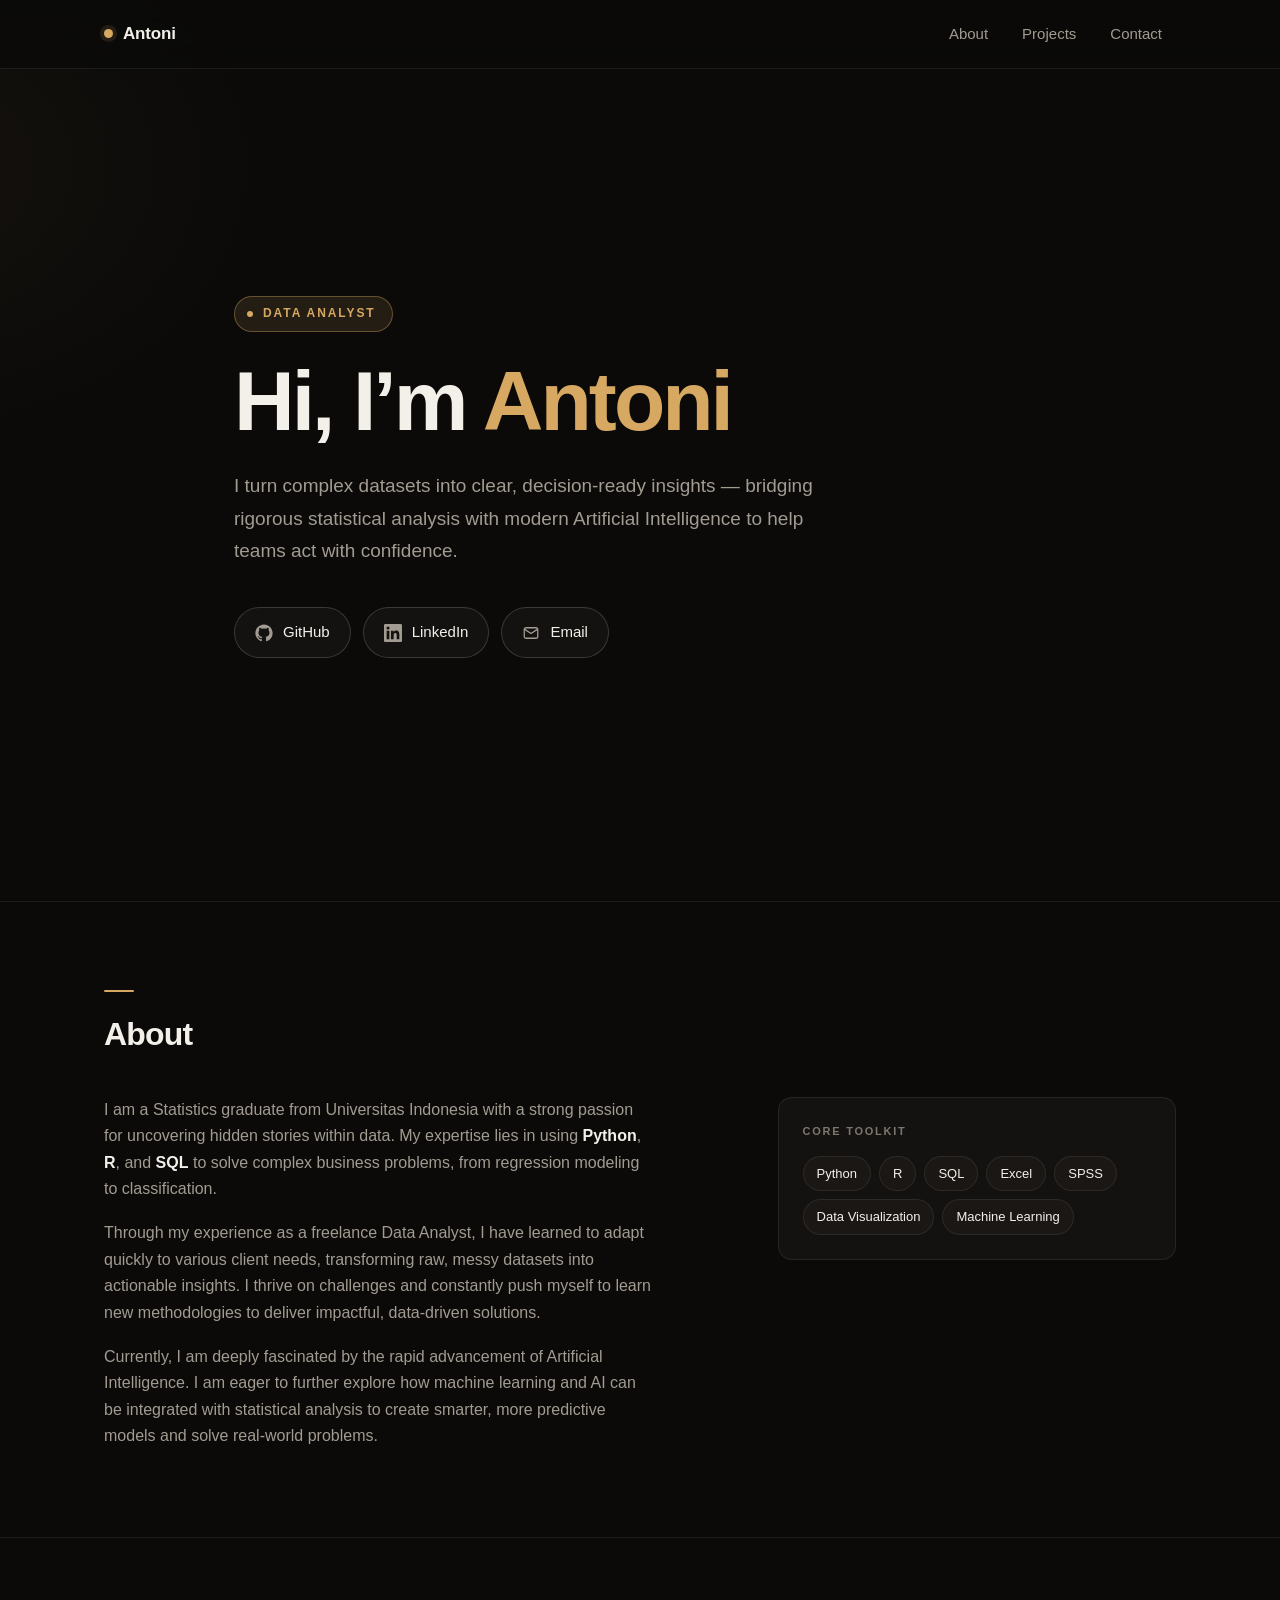
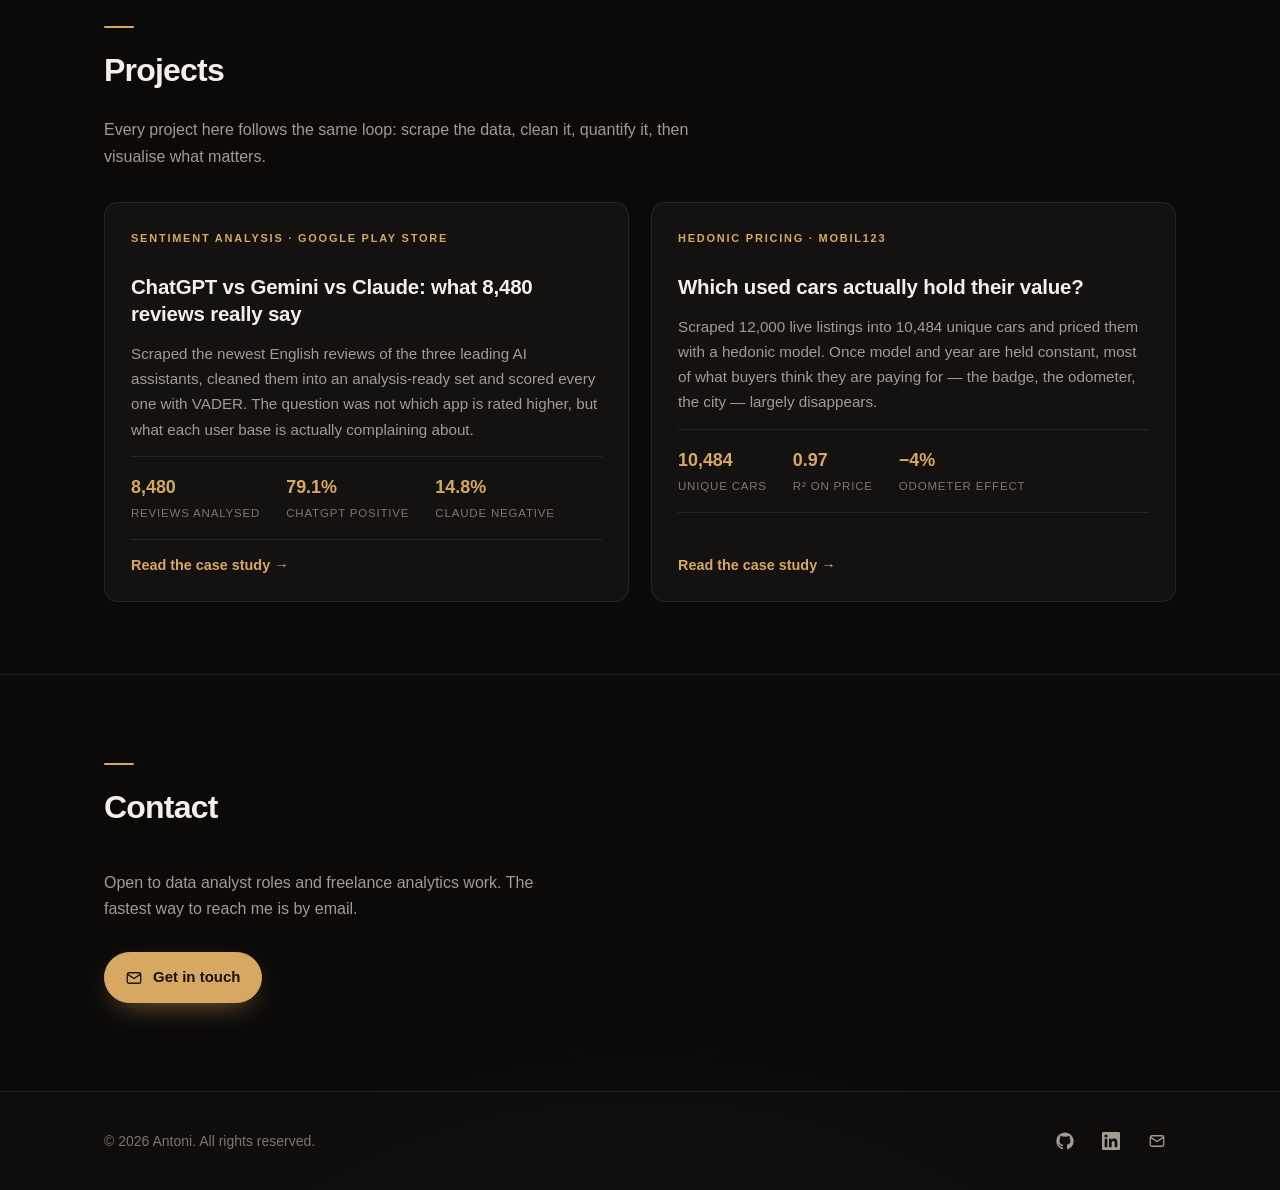
==== index.html @ 813b1afd "Split portfolio into per-project folders; add used-car pricing project Move project 1 (code, data, f" ====
﻿<!DOCTYPE html>
<html lang="en">
<head>
  <meta charset="UTF-8" />
  <meta name="viewport" content="width=device-width, initial-scale=1" />
  <meta name="description" content="Antoni â€” Data Analyst turning raw data into clear, decision-ready insight. Portfolio, selected projects, and contact." />
  <meta name="theme-color" content="#0b0a09" />
  <meta name="author" content="Antoni" />

  <!-- Open Graph / social preview -->
  <meta property="og:type" content="website" />
  <meta property="og:title" content="Antoni â€” Data Analyst" />
  <meta property="og:description" content="Turning raw data into clear, decision-ready insight." />

  <title>Antoni â€” Data Analyst</title>
  <link rel="stylesheet" href="style.css" />
</head>

<body>
  <a class="skip-link" href="#main">Skip to content</a>

  <!-- ===================== NAVBAR ===================== -->
  <header class="site-header">
    <nav class="nav container" aria-label="Primary">
      <a class="brand" href="#top">
        <span class="brand-mark" aria-hidden="true"></span>
        <span class="brand-name">Antoni</span>
      </a>

      <ul class="nav-links">
        <li><a href="#about">About</a></li>
        <li><a href="#projects">Projects</a></li>
        <li><a href="#contact">Contact</a></li>
      </ul>
    </nav>
  </header>

  <main id="main">
    <!-- ===================== HERO ===================== -->
    <section class="hero" id="top">
      <div class="container hero-inner">
        <p class="eyebrow">
          <span class="eyebrow-dot" aria-hidden="true"></span>
          Data Analyst
        </p>

        <h1 class="hero-title">
          Hi, I&rsquo;m <span class="accent">Antoni</span>
        </h1>

        <p class="hero-lead">
          I turn complex datasets into clear, decision-ready insights &mdash; bridging
          rigorous statistical analysis with modern Artificial Intelligence to help teams
          act with confidence.
        </p>

        <div class="hero-actions">
          <a class="btn" href="https://github.com/antoni-ho" target="_blank" rel="noopener noreferrer">
            <svg class="icon" viewBox="0 0 24 24" aria-hidden="true" focusable="false">
              <path fill="currentColor" d="M12 .5C5.73.5.5 5.73.5 12c0 5.08 3.29 9.39 7.86 10.91.58.11.79-.25.79-.56 0-.28-.01-1.02-.02-2-3.2.7-3.88-1.54-3.88-1.54-.52-1.33-1.28-1.68-1.28-1.68-1.04-.71.08-.7.08-.7 1.15.08 1.76 1.18 1.76 1.18 1.02 1.75 2.68 1.24 3.33.95.1-.74.4-1.24.72-1.53-2.55-.29-5.23-1.28-5.23-5.7 0-1.26.45-2.29 1.18-3.1-.12-.29-.51-1.46.11-3.04 0 0 .96-.31 3.15 1.18a10.9 10.9 0 0 1 5.74 0c2.19-1.49 3.15-1.18 3.15-1.18.62 1.58.23 2.75.11 3.04.73.81 1.18 1.84 1.18 3.1 0 4.43-2.69 5.41-5.25 5.69.41.35.78 1.05.78 2.12 0 1.53-.01 2.76-.01 3.14 0 .31.21.67.8.56A11.51 11.51 0 0 0 23.5 12C23.5 5.73 18.27.5 12 .5Z"/>
            </svg>
            <span>GitHub</span>
          </a>

          <a class="btn" href="https://www.linkedin.com/in/antoni-h20/" target="_blank" rel="noopener noreferrer">
            <svg class="icon" viewBox="0 0 24 24" aria-hidden="true" focusable="false">
              <path fill="currentColor" d="M20.45 20.45h-3.56v-5.57c0-1.33-.02-3.04-1.85-3.04-1.85 0-2.13 1.45-2.13 2.94v5.67H9.35V9h3.41v1.56h.05c.48-.9 1.63-1.85 3.36-1.85 3.6 0 4.27 2.37 4.27 5.45v6.29ZM5.34 7.43a2.06 2.06 0 1 1 0-4.13 2.06 2.06 0 0 1 0 4.13ZM7.12 20.45H3.55V9h3.57v11.45ZM22.22 0H1.77C.79 0 0 .77 0 1.73v20.54C0 23.23.79 24 1.77 24h20.45c.98 0 1.78-.77 1.78-1.73V1.73C24 .77 23.2 0 22.22 0Z"/>
            </svg>
            <span>LinkedIn</span>
          </a>

          <a class="btn" href="mailto:antoni72@sci.ui.ac.id">
            <svg class="icon" viewBox="0 0 24 24" fill="none" stroke="currentColor" stroke-width="1.7"
                 stroke-linecap="round" stroke-linejoin="round" aria-hidden="true" focusable="false">
              <rect x="3" y="5" width="18" height="14" rx="2.5"/>
              <path d="m3.6 7.2 8.4 5.4 8.4-5.4"/>
            </svg>
            <span>Email</span>
          </a>
        </div>
      </div>
    </section>

    <!-- ===================== ABOUT ===================== -->
    <section class="section" id="about" aria-labelledby="about-title">
      <div class="container">
        <h2 class="section-title" id="about-title">About</h2>

        <div class="about-grid">
          <div class="about-body">
            <p>
              I am a Statistics graduate from Universitas Indonesia with a strong passion for
              uncovering hidden stories within data. My expertise lies in using
              <strong>Python</strong>, <strong>R</strong>, and <strong>SQL</strong> to solve
              complex business problems, from regression modeling to classification.
            </p>
            <p>
              Through my experience as a freelance Data Analyst, I have learned to adapt quickly
              to various client needs, transforming raw, messy datasets into actionable insights.
              I thrive on challenges and constantly push myself to learn new methodologies to
              deliver impactful, data-driven solutions.
            </p>
            <p>
              Currently, I am deeply fascinated by the rapid advancement of Artificial
              Intelligence. I am eager to further explore how machine learning and AI can be
              integrated with statistical analysis to create smarter, more predictive models and
              solve real-world problems.
            </p>
          </div>

          <aside class="about-tools" aria-label="Core tools">
            <p class="about-tools-label">Core toolkit</p>
            <ul class="chips">
              <li class="chip">Python</li>
              <li class="chip">R</li>
              <li class="chip">SQL</li>
              <li class="chip">Excel</li>
              <li class="chip">SPSS</li>
              <li class="chip">Data Visualization</li>
              <li class="chip">Machine Learning</li>
            </ul>
          </aside>
        </div>
      </div>
    </section>

    <!-- ===================== PROJECTS ===================== -->
    <section class="section section--projects" id="projects" aria-labelledby="projects-title">
      <div class="container">
        <h2 class="section-title" id="projects-title">Projects</h2>

        <p class="section-lead">
          Every project here follows the same loop: scrape the data, clean it, quantify
          it, then visualise what matters.
        </p>


        <div class="project-grid">
          <article class="project-card">
            <p class="case-kicker">Sentiment Analysis &middot; Google Play Store</p>
            <h3 class="project-card-title">
              ChatGPT vs Gemini vs Claude: what 8,480 reviews really say
            </h3>
            <p class="project-card-summary">
              Scraped the newest English reviews of the three leading AI assistants, cleaned
              them into an analysis-ready set and scored every one with VADER. The question
              was not which app is rated higher, but what each user base is actually
              complaining about.
            </p>
            <ul class="project-card-stats">
              <li><strong>8,480</strong><span>reviews analysed</span></li>
              <li><strong>79.1%</strong><span>ChatGPT positive</span></li>
              <li><strong>14.8%</strong><span>Claude negative</span></li>
            </ul>
            <a class="project-card-link" href="projects/01-ai-app-reviews/index.html">
              Read the case study <span aria-hidden="true">&rarr;</span>
            </a>
          </article>

          <article class="project-card">
            <p class="case-kicker">Hedonic pricing &middot; Mobil123</p>
            <h3 class="project-card-title">
              Which used cars actually hold their value?
            </h3>
            <p class="project-card-summary">
              Scraped 12,000 live listings into 10,484 unique cars and priced them with a
              hedonic model. Once model and year are held constant, most of what buyers think
              they are paying for &mdash; the badge, the odometer, the city &mdash; largely
              disappears.
            </p>
            <ul class="project-card-stats">
              <li><strong>10,484</strong><span>unique cars</span></li>
              <li><strong>0.97</strong><span>R&sup2; on price</span></li>
              <li><strong>&minus;4%</strong><span>odometer effect</span></li>
            </ul>
            <a class="project-card-link" href="projects/02-used-car-market/index.html">
              Read the case study <span aria-hidden="true">&rarr;</span>
            </a>
          </article>
        </div>
      </div>
    </section>
    <!-- ===================== CONTACT ===================== -->
    <section class="section section--contact" id="contact" aria-labelledby="contact-title">
      <div class="container">
        <h2 class="section-title" id="contact-title">Contact</h2>

        <p class="contact-lead">
          Open to data analyst roles and freelance analytics work.
          The fastest way to reach me is by email.
        </p>

        <a class="btn btn--primary" href="mailto:antoni72@sci.ui.ac.id">
          <svg class="icon" viewBox="0 0 24 24" fill="none" stroke="currentColor" stroke-width="1.7"
               stroke-linecap="round" stroke-linejoin="round" aria-hidden="true" focusable="false">
            <rect x="3" y="5" width="18" height="14" rx="2.5"/>
            <path d="m3.6 7.2 8.4 5.4 8.4-5.4"/>
          </svg>
          <span>Get in touch</span>
        </a>
      </div>
    </section>
  </main>

  <!-- ===================== FOOTER ===================== -->
  <footer class="site-footer">
    <div class="container footer-inner">
      <p class="copyright">
        &copy; <span id="year">2026</span> Antoni. All rights reserved.
      </p>

      <ul class="footer-social" aria-label="Social links">
        <li>
          <a href="https://github.com/antoni-ho" target="_blank" rel="noopener noreferrer">
            <span class="sr-only">GitHub</span>
            <svg class="icon" viewBox="0 0 24 24" aria-hidden="true" focusable="false">
              <path fill="currentColor" d="M12 .5C5.73.5.5 5.73.5 12c0 5.08 3.29 9.39 7.86 10.91.58.11.79-.25.79-.56 0-.28-.01-1.02-.02-2-3.2.7-3.88-1.54-3.88-1.54-.52-1.33-1.28-1.68-1.28-1.68-1.04-.71.08-.7.08-.7 1.15.08 1.76 1.18 1.76 1.18 1.02 1.75 2.68 1.24 3.33.95.1-.74.4-1.24.72-1.53-2.55-.29-5.23-1.28-5.23-5.7 0-1.26.45-2.29 1.18-3.1-.12-.29-.51-1.46.11-3.04 0 0 .96-.31 3.15 1.18a10.9 10.9 0 0 1 5.74 0c2.19-1.49 3.15-1.18 3.15-1.18.62 1.58.23 2.75.11 3.04.73.81 1.18 1.84 1.18 3.1 0 4.43-2.69 5.41-5.25 5.69.41.35.78 1.05.78 2.12 0 1.53-.01 2.76-.01 3.14 0 .31.21.67.8.56A11.51 11.51 0 0 0 23.5 12C23.5 5.73 18.27.5 12 .5Z"/>
            </svg>
          </a>
        </li>
        <li>
          <a href="https://www.linkedin.com/in/antoni-h20/" target="_blank" rel="noopener noreferrer">
            <span class="sr-only">LinkedIn</span>
            <svg class="icon" viewBox="0 0 24 24" aria-hidden="true" focusable="false">
              <path fill="currentColor" d="M20.45 20.45h-3.56v-5.57c0-1.33-.02-3.04-1.85-3.04-1.85 0-2.13 1.45-2.13 2.94v5.67H9.35V9h3.41v1.56h.05c.48-.9 1.63-1.85 3.36-1.85 3.6 0 4.27 2.37 4.27 5.45v6.29ZM5.34 7.43a2.06 2.06 0 1 1 0-4.13 2.06 2.06 0 0 1 0 4.13ZM7.12 20.45H3.55V9h3.57v11.45ZM22.22 0H1.77C.79 0 0 .77 0 1.73v20.54C0 23.23.79 24 1.77 24h20.45c.98 0 1.78-.77 1.78-1.73V1.73C24 .77 23.2 0 22.22 0Z"/>
            </svg>
          </a>
        </li>
        <li>
          <a href="mailto:antoni72@sci.ui.ac.id">
            <span class="sr-only">Email</span>
            <svg class="icon" viewBox="0 0 24 24" fill="none" stroke="currentColor" stroke-width="1.7"
                 stroke-linecap="round" stroke-linejoin="round" aria-hidden="true" focusable="false">
              <rect x="3" y="5" width="18" height="14" rx="2.5"/>
              <path d="m3.6 7.2 8.4 5.4 8.4-5.4"/>
            </svg>
          </a>
        </li>
      </ul>
    </div>
  </footer>

  <script>
    // Keep the copyright year current without a build step.
    document.getElementById('year').textContent = new Date().getFullYear();
  </script>
</body>
</html>
---- style.css ----
/* ==========================================================================
   Antoni — Data Analyst Portfolio
   Elegant dark theme · responsive · no frameworks, no external requests
   ========================================================================== */

/* --------------------------------------------------------------------------
   1. Design tokens
   -------------------------------------------------------------------------- */
:root {
  --bg:          #0b0a09;
  --surface:     #141210;
  --surface-2:   #1a1714;

  --line:        rgba(255, 255, 255, 0.08);
  --line-strong: rgba(255, 255, 255, 0.16);

  --text:        #f3f0ea;
  --muted:       #a29b91;
  --muted-dim:   #7c766d;

  --accent:      #d6a862;
  --accent-soft: rgba(214, 168, 98, 0.12);
  --accent-line: rgba(214, 168, 98, 0.38);

  --radius:      14px;
  --maxw:        1120px;
  --header-h:    68px;

  --ease:        cubic-bezier(0.22, 0.61, 0.36, 1);

  --font-sans: -apple-system, BlinkMacSystemFont, "Segoe UI", Roboto,
               "Helvetica Neue", Arial, sans-serif;
}

/* --------------------------------------------------------------------------
   2. Reset & base
   -------------------------------------------------------------------------- */
*,
*::before,
*::after { box-sizing: border-box; }

* { margin: 0; }

html {
  -webkit-text-size-adjust: 100%;
  scroll-behavior: smooth;
}

body {
  min-height: 100vh;
  font-family: var(--font-sans);
  font-size: 16px;
  line-height: 1.65;
  color: var(--text);
  background-color: var(--bg);
  background-image:
    radial-gradient(880px 520px at 82% -12%, rgba(214, 168, 98, 0.14), transparent 62%),
    radial-gradient(620px 460px at -8% 6%,  rgba(214, 168, 98, 0.05), transparent 60%),
    radial-gradient(900px 600px at 50% 108%, rgba(255, 255, 255, 0.03), transparent 65%);
  background-repeat: no-repeat;
  -webkit-font-smoothing: antialiased;
  -moz-osx-font-smoothing: grayscale;
  overflow-x: hidden;
}

img,
svg { display: block; max-width: 100%; }

a {
  color: inherit;
  text-decoration: none;
}

ul { list-style: none; padding: 0; }

strong {
  color: var(--text);
  font-weight: 600;
}

::selection {
  background: rgba(214, 168, 98, 0.28);
  color: #fff;
}

:focus-visible {
  outline: 2px solid var(--accent);
  outline-offset: 3px;
  border-radius: 6px;
}

/* Visually hidden, still read by screen readers */
.sr-only {
  position: absolute;
  width: 1px; height: 1px;
  padding: 0; margin: -1px;
  overflow: hidden;
  clip: rect(0 0 0 0);
  white-space: nowrap;
  border: 0;
}

.skip-link {
  position: absolute;
  top: 8px;
  left: 50%;
  transform: translate(-50%, -160%);
  z-index: 100;
  padding: 10px 18px;
  font-size: 0.875rem;
  font-weight: 600;
  color: var(--bg);
  background: var(--accent);
  border-radius: 999px;
  transition: transform 0.2s var(--ease);
}

.skip-link:focus-visible { transform: translate(-50%, 0); }

/* --------------------------------------------------------------------------
   3. Layout helpers
   -------------------------------------------------------------------------- */
.container {
  width: 100%;
  max-width: var(--maxw);
  margin-inline: auto;
  padding-inline: 24px;
}

.icon {
  width: 18px;
  height: 18px;
  flex: 0 0 auto;
}

/* --------------------------------------------------------------------------
   4. Navbar
   -------------------------------------------------------------------------- */
.site-header {
  position: sticky;
  top: 0;
  z-index: 50;
  background: rgba(11, 10, 9, 0.72);
  border-bottom: 1px solid var(--line);
  -webkit-backdrop-filter: blur(14px) saturate(140%);
  backdrop-filter: blur(14px) saturate(140%);
}

.nav {
  display: flex;
  align-items: center;
  justify-content: space-between;
  gap: 20px;
  height: var(--header-h);
}

.brand {
  display: inline-flex;
  align-items: center;
  gap: 10px;
  font-size: 1.0625rem;
  font-weight: 600;
  letter-spacing: -0.01em;
  color: var(--text);
}

.brand-mark {
  width: 9px;
  height: 9px;
  border-radius: 50%;
  background: var(--accent);
  box-shadow: 0 0 0 4px var(--accent-soft);
  transition: box-shadow 0.25s var(--ease);
}

.brand:hover .brand-mark {
  box-shadow: 0 0 0 6px var(--accent-soft);
}

.nav-links {
  display: flex;
  align-items: center;
  gap: 6px;
}

.nav-links a {
  position: relative;
  display: inline-block;
  padding: 8px 14px;
  font-size: 0.9375rem;
  color: var(--muted);
  border-radius: 8px;
  transition: color 0.2s var(--ease), background-color 0.2s var(--ease);
}

.nav-links a::after {
  content: "";
  position: absolute;
  left: 14px;
  right: 14px;
  bottom: 3px;
  height: 1px;
  background: var(--accent);
  transform: scaleX(0);
  transform-origin: left;
  transition: transform 0.28s var(--ease);
}

.nav-links a:hover {
  color: var(--text);
  background: rgba(255, 255, 255, 0.04);
}

.nav-links a:hover::after { transform: scaleX(1); }

/* --------------------------------------------------------------------------
   5. Hero
   -------------------------------------------------------------------------- */
.hero {
  display: grid;
  align-items: center;
  min-height: calc(100svh - var(--header-h));
  padding-block: 80px 96px;
}

.hero-inner { max-width: 860px; }

.eyebrow {
  display: inline-flex;
  align-items: center;
  gap: 10px;
  margin-bottom: 26px;
  padding: 7px 16px 7px 12px;
  font-size: 0.75rem;
  font-weight: 600;
  letter-spacing: 0.16em;
  text-transform: uppercase;
  color: var(--accent);
  background: var(--accent-soft);
  border: 1px solid var(--accent-line);
  border-radius: 999px;
}

.eyebrow-dot {
  width: 6px;
  height: 6px;
  border-radius: 50%;
  background: var(--accent);
  animation: pulse 2.6s var(--ease) infinite;
}

@keyframes pulse {
  0%, 100% { opacity: 1;   box-shadow: 0 0 0 0 rgba(214, 168, 98, 0.55); }
  50%      { opacity: 0.6; box-shadow: 0 0 0 5px rgba(214, 168, 98, 0); }
}

.hero-title {
  margin-bottom: 26px;
  font-size: clamp(2.75rem, 8.2vw, 5.25rem);
  font-weight: 600;
  line-height: 1.03;
  letter-spacing: -0.035em;
  text-wrap: balance;
}

.hero-title .accent {
  color: var(--accent);
}

.hero-lead {
  max-width: 58ch;
  margin-bottom: 40px;
  font-size: clamp(1rem, 1.6vw, 1.1875rem);
  line-height: 1.7;
  color: var(--muted);
  text-wrap: pretty;
}

.hero-actions {
  display: flex;
  flex-wrap: wrap;
  gap: 12px;
}

/* --------------------------------------------------------------------------
   6. Buttons
   -------------------------------------------------------------------------- */
.btn {
  display: inline-flex;
  align-items: center;
  gap: 10px;
  padding: 12px 20px;
  font-size: 0.9375rem;
  font-weight: 500;
  color: var(--text);
  background: rgba(255, 255, 255, 0.035);
  border: 1px solid var(--line-strong);
  border-radius: 999px;
  transition: background-color 0.24s var(--ease),
              border-color 0.24s var(--ease),
              transform 0.24s var(--ease),
              box-shadow 0.24s var(--ease),
              color 0.24s var(--ease);
}

.btn .icon {
  color: var(--muted);
  transition: color 0.24s var(--ease);
}

.btn:hover {
  background: rgba(255, 255, 255, 0.07);
  border-color: var(--accent-line);
  transform: translateY(-2px);
  box-shadow: 0 12px 28px -14px rgba(0, 0, 0, 0.85);
}

.btn:hover .icon { color: var(--accent); }

.btn:active { transform: translateY(0); }

.btn--primary {
  color: #17130d;
  font-weight: 600;
  background: var(--accent);
  border-color: var(--accent);
  box-shadow: 0 10px 30px -14px rgba(214, 168, 98, 0.8);
}

.btn--primary .icon { color: #17130d; }

.btn--primary:hover {
  background: #e3b876;
  border-color: #e3b876;
  box-shadow: 0 16px 36px -14px rgba(214, 168, 98, 0.9);
}

.btn--primary:hover .icon { color: #17130d; }

/* --------------------------------------------------------------------------
   7. Sections
   -------------------------------------------------------------------------- */
.section {
  padding-block: 88px;
  border-top: 1px solid var(--line);
  scroll-margin-top: var(--header-h);
}

.section-title {
  margin-bottom: 36px;
  font-size: clamp(1.5rem, 3vw, 2rem);
  font-weight: 600;
  letter-spacing: -0.025em;
  color: var(--text);
}

.section-title::before {
  content: "";
  display: block;
  width: 30px;
  height: 2px;
  margin-bottom: 16px;
  background: var(--accent);
  border-radius: 2px;
}

.section-lead {
  max-width: 68ch;
  margin-top: -16px;
  margin-bottom: 32px;
  color: var(--muted);
  text-wrap: pretty;
}

/* --- About --- */
.about-grid {
  display: grid;
  grid-template-columns: minmax(0, 1.55fr) minmax(0, 1fr);
  gap: 56px;
  align-items: start;
}

.about-body p {
  max-width: 62ch;
  color: var(--muted);
  text-wrap: pretty;
}

.about-body p + p { margin-top: 18px; }

.about-tools {
  padding: 24px;
  background: var(--surface);
  border: 1px solid var(--line);
  border-radius: var(--radius);
}

.about-tools-label {
  margin-bottom: 16px;
  font-size: 0.6875rem;
  font-weight: 600;
  letter-spacing: 0.16em;
  text-transform: uppercase;
  color: var(--muted-dim);
}

.chips {
  display: flex;
  flex-wrap: wrap;
  gap: 8px;
}

.chip {
  padding: 6px 13px;
  font-size: 0.8125rem;
  color: var(--text);
  background: var(--surface-2);
  border: 1px solid var(--line);
  border-radius: 999px;
  transition: border-color 0.22s var(--ease), color 0.22s var(--ease);
}

.chip:hover {
  color: var(--accent);
  border-color: var(--accent-line);
}

/* --- Projects (intentionally empty for now) --- */
.section--projects { padding-block-end: 72px; }

.projects-grid {
  display: grid;
  grid-template-columns: repeat(auto-fit, minmax(min(100%, 300px), 1fr));
  gap: 20px;
}

/* --- Contact --- */
.contact-lead {
  max-width: 54ch;
  margin-bottom: 30px;
  color: var(--muted);
  text-wrap: pretty;
}

/* --------------------------------------------------------------------------
   8. Footer
   -------------------------------------------------------------------------- */
.site-footer {
  padding-block: 30px;
  border-top: 1px solid var(--line);
  background: rgba(255, 255, 255, 0.012);
}

.footer-inner {
  display: flex;
  align-items: center;
  justify-content: space-between;
  gap: 20px;
  flex-wrap: wrap;
}

.copyright {
  font-size: 0.875rem;
  color: var(--muted-dim);
}

.footer-social {
  display: flex;
  align-items: center;
  gap: 8px;
}

.footer-social a {
  display: grid;
  place-items: center;
  width: 38px;
  height: 38px;
  color: var(--muted);
  border: 1px solid transparent;
  border-radius: 10px;
  transition: color 0.22s var(--ease),
              background-color 0.22s var(--ease),
              border-color 0.22s var(--ease),
              transform 0.22s var(--ease);
}

.footer-social a:hover {
  color: var(--accent);
  background: rgba(255, 255, 255, 0.045);
  border-color: var(--line);
  transform: translateY(-2px);
}

/* --------------------------------------------------------------------------
   9. Project case study
   -------------------------------------------------------------------------- */
.case {
  padding: 34px;
  background: linear-gradient(180deg, var(--surface-2), rgba(20, 18, 16, 0.55));
  border: 1px solid var(--line);
  border-radius: 20px;
}

.case-head { max-width: 72ch; }

.case-kicker {
  margin-bottom: 12px;
  font-size: 0.6875rem;
  font-weight: 600;
  letter-spacing: 0.16em;
  text-transform: uppercase;
  color: var(--accent);
}

.case-title {
  margin-bottom: 14px;
  font-size: clamp(1.35rem, 2.7vw, 1.9rem);
  font-weight: 600;
  line-height: 1.22;
  letter-spacing: -0.025em;
  text-wrap: balance;
}

.case-summary {
  font-size: 0.9375rem;
  color: var(--muted);
  text-wrap: pretty;
}

.case-summary em {
  color: var(--text);
  font-style: normal;
}

/* --- Plain-language note: why this analysis exists --- */
.case-why {
  margin-top: 16px;
  padding: 14px 18px;
  font-size: 0.9375rem;
  line-height: 1.6;
  color: var(--muted);
  background: rgba(255, 255, 255, 0.03);
  border-left: 2px solid var(--accent-line);
  border-radius: 0 10px 10px 0;
  text-wrap: pretty;
}

.case-why strong {
  color: var(--text);
  font-weight: 600;
}

.case-tags { margin-top: 20px; }

/* --- Meta row: collection date + source link --- */
.case-meta {
  display: flex;
  align-items: center;
  justify-content: space-between;
  flex-wrap: wrap;
  gap: 12px 24px;
  margin-top: 22px;
  padding-top: 18px;
  border-top: 1px solid var(--line);
}

.case-date {
  display: inline-flex;
  align-items: center;
  gap: 9px;
  font-size: 0.875rem;
  color: var(--muted);
}

.case-date .icon {
  width: 16px;
  height: 16px;
  color: var(--muted-dim);
}

.case-source {
  display: inline-flex;
  align-items: center;
  gap: 8px;
  font-size: 0.875rem;
  font-weight: 500;
  color: var(--accent);
  transition: color 0.2s var(--ease), gap 0.2s var(--ease);
}

.case-source .icon {
  width: 16px;
  height: 16px;
}

.case-source:hover {
  color: #e3b876;
  gap: 12px;
}

/* --- Headline numbers --- */
.case-stats {
  display: grid;
  grid-template-columns: repeat(4, minmax(0, 1fr));
  gap: 1px;
  margin-block: 32px;
  background: var(--line);
  border: 1px solid var(--line);
  border-radius: 14px;
  overflow: hidden;
}

.case-stats li {
  display: flex;
  flex-direction: column;
  gap: 4px;
  padding: 18px 20px;
  background: var(--surface);
}

.case-stat-value {
  font-size: clamp(1.3rem, 2.4vw, 1.65rem);
  font-weight: 600;
  line-height: 1.2;
  letter-spacing: -0.02em;
  color: var(--accent);
}

.case-stat-label {
  font-size: 0.75rem;
  line-height: 1.4;
  color: var(--muted-dim);
}

/* --- Findings --- */
.case-findings {
  display: grid;
  grid-template-columns: repeat(3, minmax(0, 1fr));
  gap: 14px;
  margin-bottom: 30px;
}

.finding {
  padding: 22px;
  background: rgba(255, 255, 255, 0.022);
  border: 1px solid var(--line);
  border-radius: 14px;
  transition: border-color 0.24s var(--ease), background-color 0.24s var(--ease);
}

.finding:hover {
  background: rgba(255, 255, 255, 0.04);
  border-color: var(--line-strong);
}

.finding-tag {
  display: inline-block;
  margin-bottom: 12px;
  padding: 4px 10px;
  font-size: 0.6875rem;
  font-weight: 600;
  letter-spacing: 0.08em;
  text-transform: uppercase;
  border-radius: 999px;
}

.finding-tag--pos {
  color: #93d6a4;
  background: rgba(74, 222, 128, 0.10);
  border: 1px solid rgba(74, 222, 128, 0.24);
}

.finding-tag--neg {
  color: #f0a2a2;
  background: rgba(248, 113, 113, 0.10);
  border: 1px solid rgba(248, 113, 113, 0.24);
}

.finding-tag--neu {
  color: #d3cec7;
  background: rgba(255, 255, 255, 0.055);
  border: 1px solid var(--line-strong);
}

.finding-title {
  margin-bottom: 8px;
  font-size: 1rem;
  font-weight: 600;
  letter-spacing: -0.01em;
}

.finding p {
  font-size: 0.875rem;
  line-height: 1.6;
  color: var(--muted);
  text-wrap: pretty;
}

.finding p em {
  color: var(--text);
  font-style: normal;
}

/* --- Figures --- */
.case-figure { margin: 0; }

.case-figure img {
  width: 100%;
  height: auto;
  border: 1px solid var(--line);
  border-radius: 14px;
  background: #fff;
}

.case-figure figcaption {
  margin-top: 14px;
  font-size: 0.95rem;
  line-height: 1.55;
  color: #e0e0e0;
  text-wrap: pretty;
}

.case-figure figcaption em {
  color: #fff;
  font-style: normal;
  font-weight: 500;
}

.case-figure--stacked { margin-top: 26px; }

/* --- Methodology callout --- */
.case-method {
  display: grid;
  grid-template-columns: minmax(0, 1fr) auto;
  gap: 28px;
  align-items: center;
  margin-top: 16px;
  padding: 20px 24px;
  background: var(--accent-soft);
  border: 1px solid var(--accent-line);
  border-radius: 14px;
}

.case-method-label {
  margin-bottom: 10px;
  font-size: 0.6875rem;
  font-weight: 600;
  letter-spacing: 0.16em;
  text-transform: uppercase;
  color: var(--accent);
}

.case-method p {
  font-size: 0.875rem;
  line-height: 1.6;
  color: var(--muted);
  text-wrap: pretty;
}

.case-method p + p { margin-top: 10px; }

.case-method-stats {
  display: flex;
  gap: 28px;
}

.case-method-stats li {
  display: flex;
  flex-direction: column;
  gap: 2px;
  font-size: 0.75rem;
  color: var(--muted-dim);
}

.case-method-stats strong {
  font-size: 1.125rem;
  font-weight: 600;
  line-height: 1.3;
  color: var(--text);
}

/* --- Per-app word clouds --- */
.case-clouds {
  display: grid;
  grid-template-columns: repeat(3, minmax(0, 1fr));
  gap: 14px;
  margin-top: 26px;
}

/* --- Closing block: what users praise --- */
.case-praise {
  display: grid;
  grid-template-columns: minmax(0, 0.85fr) minmax(0, 1.15fr);
  gap: 28px;
  align-items: start;
  margin-top: 30px;
  padding-top: 28px;
  border-top: 1px solid var(--line);
}

.case-praise-body p {
  font-size: 0.9375rem;
  line-height: 1.6;
  color: var(--muted);
  text-wrap: pretty;
}

.case-praise-body p em {
  color: var(--text);
  font-style: normal;
  font-weight: 500;
}

/* --- Closing note: scope and takeaway --- */
.case-close {
  display: grid;
  grid-template-columns: minmax(0, 1.25fr) minmax(0, 1fr);
  gap: 28px;
  align-items: start;
  margin-top: 30px;
  padding: 24px;
  background: rgba(255, 255, 255, 0.022);
  border: 1px solid var(--line);
  border-radius: 14px;
}

.case-close-block p {
  font-size: 0.9375rem;
  line-height: 1.6;
  color: var(--muted);
  text-wrap: pretty;
}

.case-impacts {
  display: grid;
  gap: 10px;
}

.case-impacts li {
  position: relative;
  padding-left: 16px;
  font-size: 0.9375rem;
  line-height: 1.55;
  color: var(--muted);
  text-wrap: pretty;
}

.case-impacts li::before {
  content: "";
  position: absolute;
  left: 0;
  top: 0.62em;
  width: 5px;
  height: 5px;
  border-radius: 50%;
  background: var(--accent-line);
}

.case-impacts strong {
  color: var(--text);
  font-weight: 600;
}

/* --------------------------------------------------------------------------
   10. Responsive
   -------------------------------------------------------------------------- */
@media (max-width: 860px) {
  .about-grid {
    grid-template-columns: 1fr;
    gap: 36px;
  }

  .about-tools { order: -1; }

  .case { padding: 26px; }

  .case-stats { grid-template-columns: repeat(2, minmax(0, 1fr)); }

  .case-findings { grid-template-columns: 1fr; }

  .case-method {
    grid-template-columns: 1fr;
    gap: 16px;
  }

  .case-clouds { grid-template-columns: repeat(2, minmax(0, 1fr)); }

  .case-praise { grid-template-columns: 1fr; gap: 20px; }

  .case-close { grid-template-columns: 1fr; gap: 22px; padding: 20px; }
}

@media (max-width: 680px) {
  :root { --header-h: 60px; }

  .container { padding-inline: 20px; }

  .hero {
    min-height: auto;
    padding-block: 64px 72px;
  }

  .hero-title { letter-spacing: -0.03em; }

  .hero-actions .btn {
    flex: 1 1 auto;
    justify-content: center;
  }

  .section { padding-block: 64px; }
  .section-title { margin-bottom: 28px; }

  .case {
    padding: 20px;
    border-radius: 16px;
  }

  .case-stats { margin-block: 26px; }

  .case-stats li { padding: 15px 16px; }

  .case-meta {
    flex-direction: column;
    align-items: flex-start;
  }

  .case-clouds { grid-template-columns: 1fr; }

  .case-method-stats { gap: 18px; }

  .footer-inner {
    flex-direction: column-reverse;
    align-items: flex-start;
    gap: 16px;
  }
}

@media (max-width: 460px) {
  .nav { gap: 12px; }

  .nav-links { gap: 0; }

  .nav-links a {
    padding: 8px 9px;
    font-size: 0.875rem;
  }

  .nav-links a::after { left: 9px; right: 9px; }

  .brand-name { font-size: 1rem; }

  .hero-actions { flex-direction: column; align-items: stretch; }
}

/* --------------------------------------------------------------------------
   11. Motion & print accessibility
   -------------------------------------------------------------------------- */
@media (prefers-reduced-motion: reduce) {
  html { scroll-behavior: auto; }

  *,
  *::before,
  *::after {
    animation-duration: 0.001ms !important;
    animation-iteration-count: 1 !important;
    transition-duration: 0.001ms !important;
  }
}

@media print {
  body {
    color: #000;
    background: #fff;
  }

  .site-header,
  .hero-actions,
  .footer-social,
  .skip-link { display: none; }

  .accent { color: #000; }
}

/* --------------------------------------------------------------------------
   12. Project index cards (landing page)
   -------------------------------------------------------------------------- */
.project-grid {
  display: grid;
  grid-template-columns: repeat(2, minmax(0, 1fr));
  gap: 22px;
  margin-top: 10px;
}

.project-card {
  display: flex;
  flex-direction: column;
  gap: 14px;
  padding: 26px 26px 22px;
  background: var(--surface);
  border: 1px solid var(--line);
  border-radius: var(--radius);
  transition: transform 0.35s var(--ease), border-color 0.35s var(--ease),
              background-color 0.35s var(--ease);
}

.project-card:hover {
  transform: translateY(-3px);
  border-color: var(--line-strong);
  background: var(--surface-2);
}

.project-card-title {
  font-size: 1.28rem;
  line-height: 1.32;
  letter-spacing: -0.01em;
}

.project-card-summary {
  color: var(--muted);
  font-size: 0.95rem;
}

.project-card-stats {
  display: flex;
  flex-wrap: wrap;
  gap: 10px 26px;
  margin: 0;
  padding: 16px 0;
  list-style: none;
  border-top: 1px solid var(--line);
  border-bottom: 1px solid var(--line);
}

.project-card-stats li { display: grid; gap: 2px; }

.project-card-stats strong {
  font-size: 1.12rem;
  color: var(--accent);
  font-variant-numeric: tabular-nums;
}

.project-card-stats span {
  font-size: 0.72rem;
  letter-spacing: 0.07em;
  text-transform: uppercase;
  color: var(--muted-dim);
}

.project-card-link {
  margin-top: auto;
  align-self: flex-start;
  font-size: 0.9rem;
  font-weight: 600;
  color: var(--accent);
  text-decoration: none;
  border-bottom: 1px solid transparent;
  transition: border-color 0.25s var(--ease);
}

.project-card-link:hover { border-bottom-color: var(--accent-line); }

@media (max-width: 760px) {
  .project-grid { grid-template-columns: 1fr; gap: 16px; }
  .project-card { padding: 22px 20px 18px; }
}
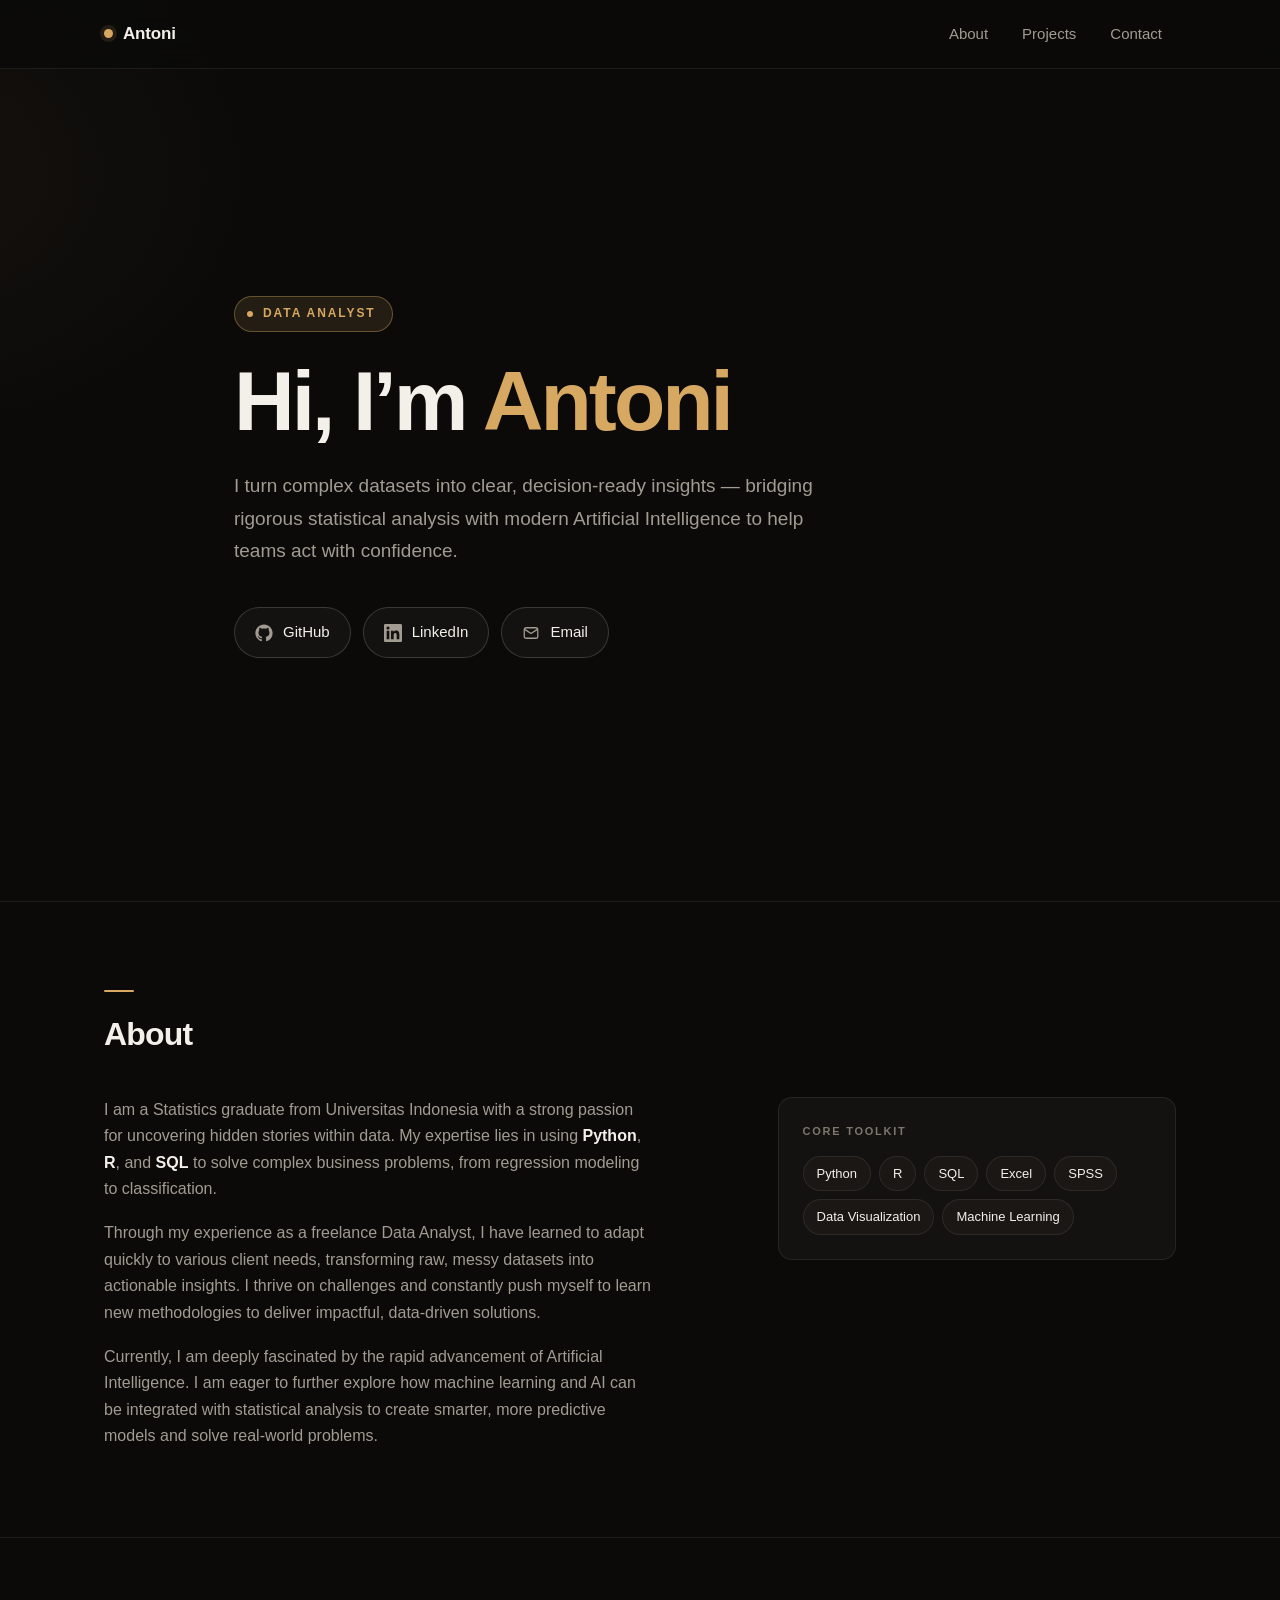
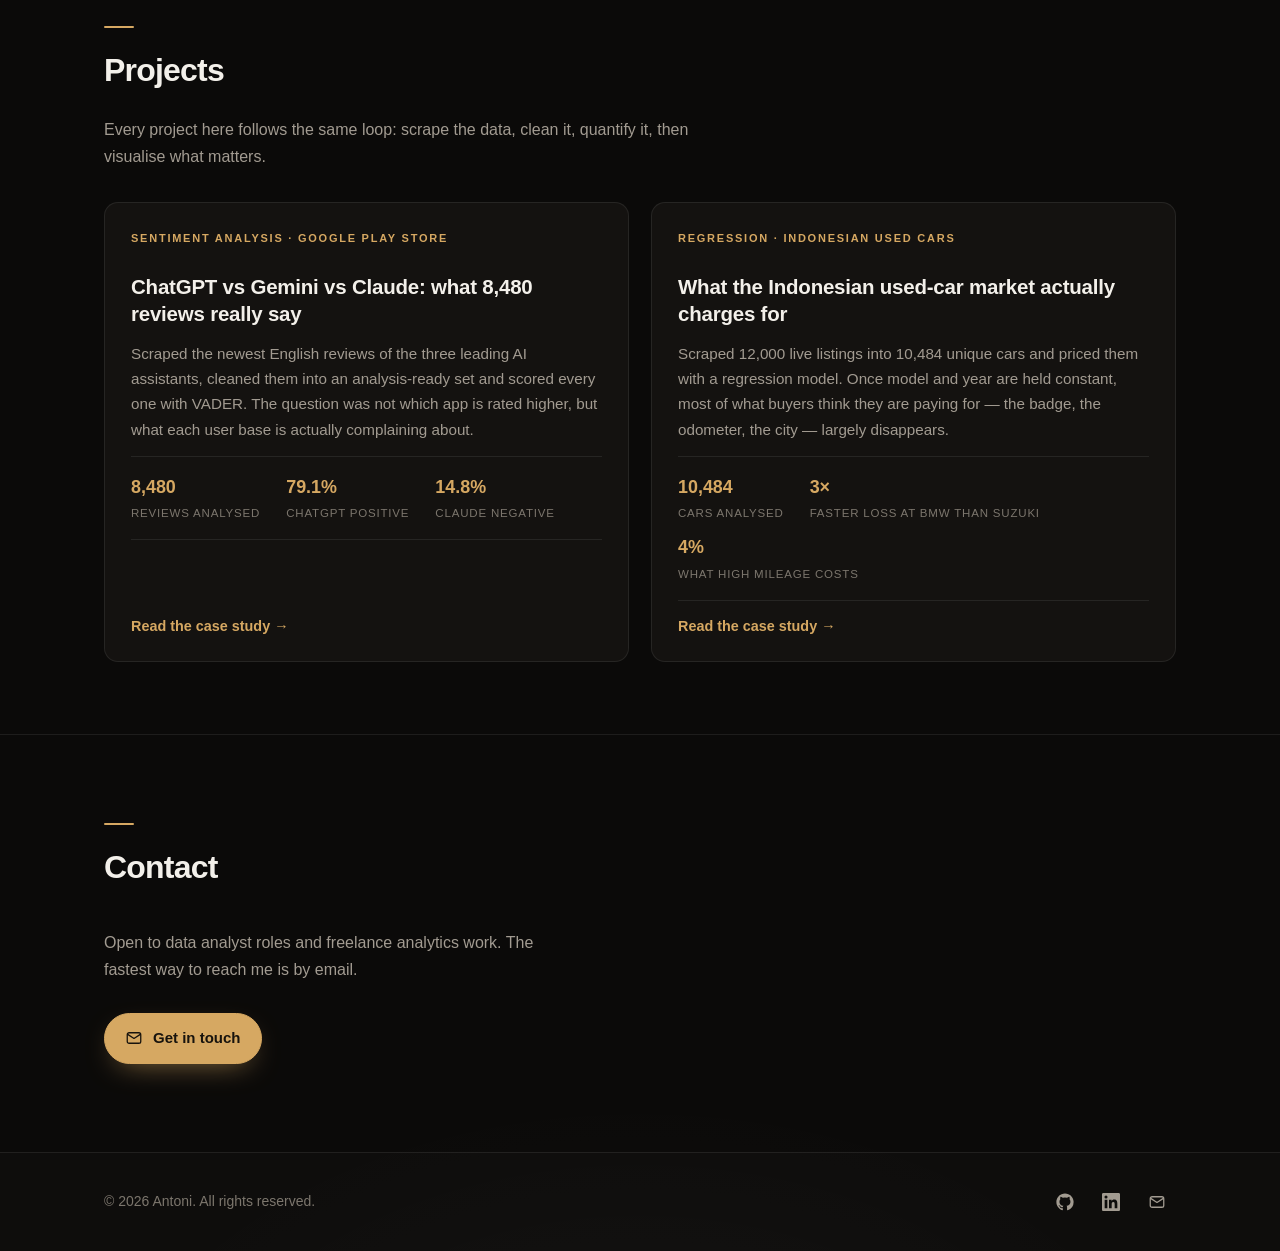
==== commit 7eb917c0: "Rewrite the used-car write-up for a general audience Rename the project around what the market charg" ====
--- a/index.html
+++ b/index.html
@@ -1,18 +1,18 @@
-﻿<!DOCTYPE html>
+<!DOCTYPE html>
 <html lang="en">
 <head>
   <meta charset="UTF-8" />
   <meta name="viewport" content="width=device-width, initial-scale=1" />
-  <meta name="description" content="Antoni â€” Data Analyst turning raw data into clear, decision-ready insight. Portfolio, selected projects, and contact." />
+  <meta name="description" content="Antoni — Data Analyst turning raw data into clear, decision-ready insight. Portfolio, selected projects, and contact." />
   <meta name="theme-color" content="#0b0a09" />
   <meta name="author" content="Antoni" />
 
   <!-- Open Graph / social preview -->
   <meta property="og:type" content="website" />
-  <meta property="og:title" content="Antoni â€” Data Analyst" />
+  <meta property="og:title" content="Antoni — Data Analyst" />
   <meta property="og:description" content="Turning raw data into clear, decision-ready insight." />
 
-  <title>Antoni â€” Data Analyst</title>
+  <title>Antoni — Data Analyst</title>
   <link rel="stylesheet" href="style.css" />
 </head>
 
@@ -158,20 +158,20 @@
           </article>
 
           <article class="project-card">
-            <p class="case-kicker">Hedonic pricing &middot; Mobil123</p>
+            <p class="case-kicker">Regression &middot; Indonesian used cars</p>
             <h3 class="project-card-title">
-              Which used cars actually hold their value?
+              What the Indonesian used-car market actually charges for
             </h3>
             <p class="project-card-summary">
               Scraped 12,000 live listings into 10,484 unique cars and priced them with a
-              hedonic model. Once model and year are held constant, most of what buyers think
-              they are paying for &mdash; the badge, the odometer, the city &mdash; largely
-              disappears.
+              regression model. Once model and year are held constant, most of what buyers
+              think they are paying for &mdash; the badge, the odometer, the city &mdash;
+              largely disappears.
             </p>
             <ul class="project-card-stats">
-              <li><strong>10,484</strong><span>unique cars</span></li>
-              <li><strong>0.97</strong><span>R&sup2; on price</span></li>
-              <li><strong>&minus;4%</strong><span>odometer effect</span></li>
+              <li><strong>10,484</strong><span>cars analysed</span></li>
+              <li><strong>3&times;</strong><span>faster loss at BMW than Suzuki</span></li>
+              <li><strong>4%</strong><span>what high mileage costs</span></li>
             </ul>
             <a class="project-card-link" href="projects/02-used-car-market/index.html">
               Read the case study <span aria-hidden="true">&rarr;</span>
--- a/style.css
+++ b/style.css
@@ -1063,3 +1063,18 @@
   .project-grid { grid-template-columns: 1fr; gap: 16px; }
   .project-card { padding: 22px 20px 18px; }
 }
+
+/* --------------------------------------------------------------------------
+   13. Vertical rhythm for full-width figures
+   -------------------------------------------------------------------------- */
+.case > .case-figure {
+  margin-block: 36px;
+}
+
+.case > .case-figure:first-of-type {
+  margin-top: 8px;
+}
+
+.case > .case-figure:last-of-type {
+  margin-bottom: 8px;
+}
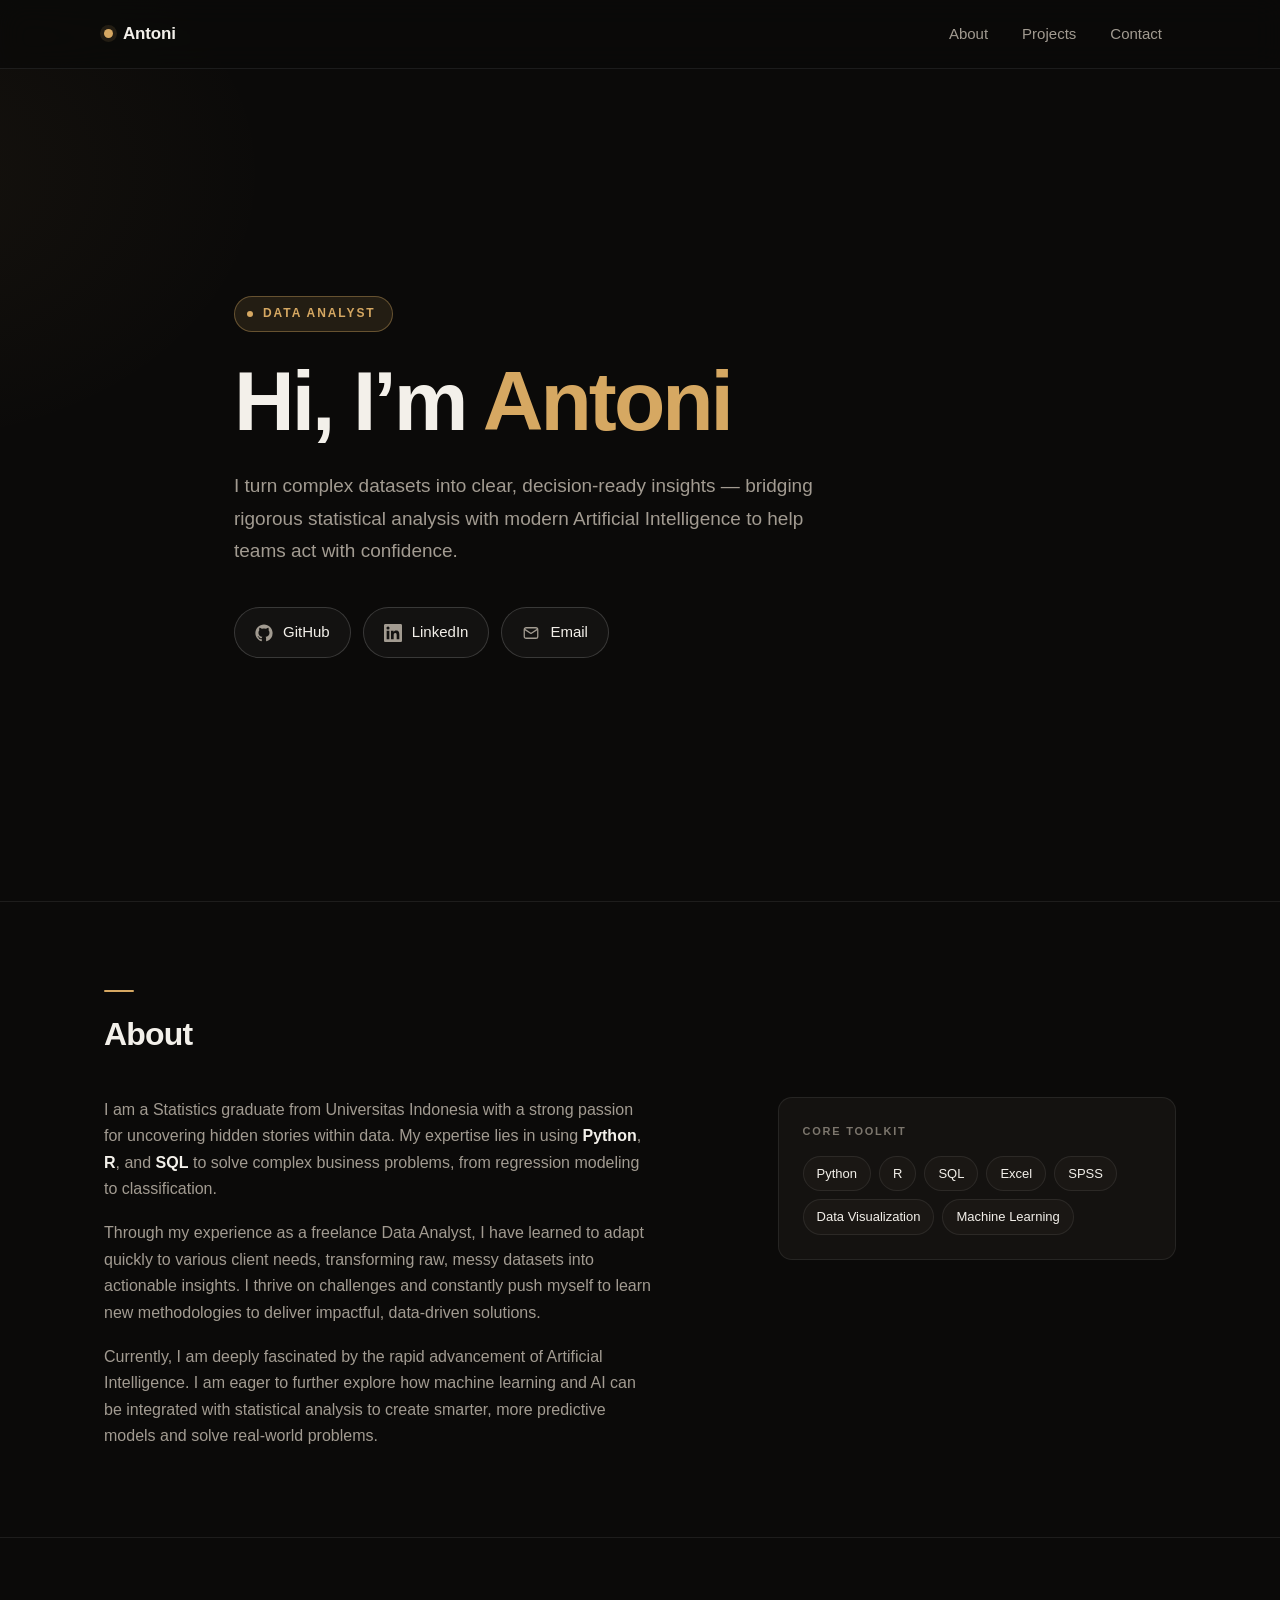
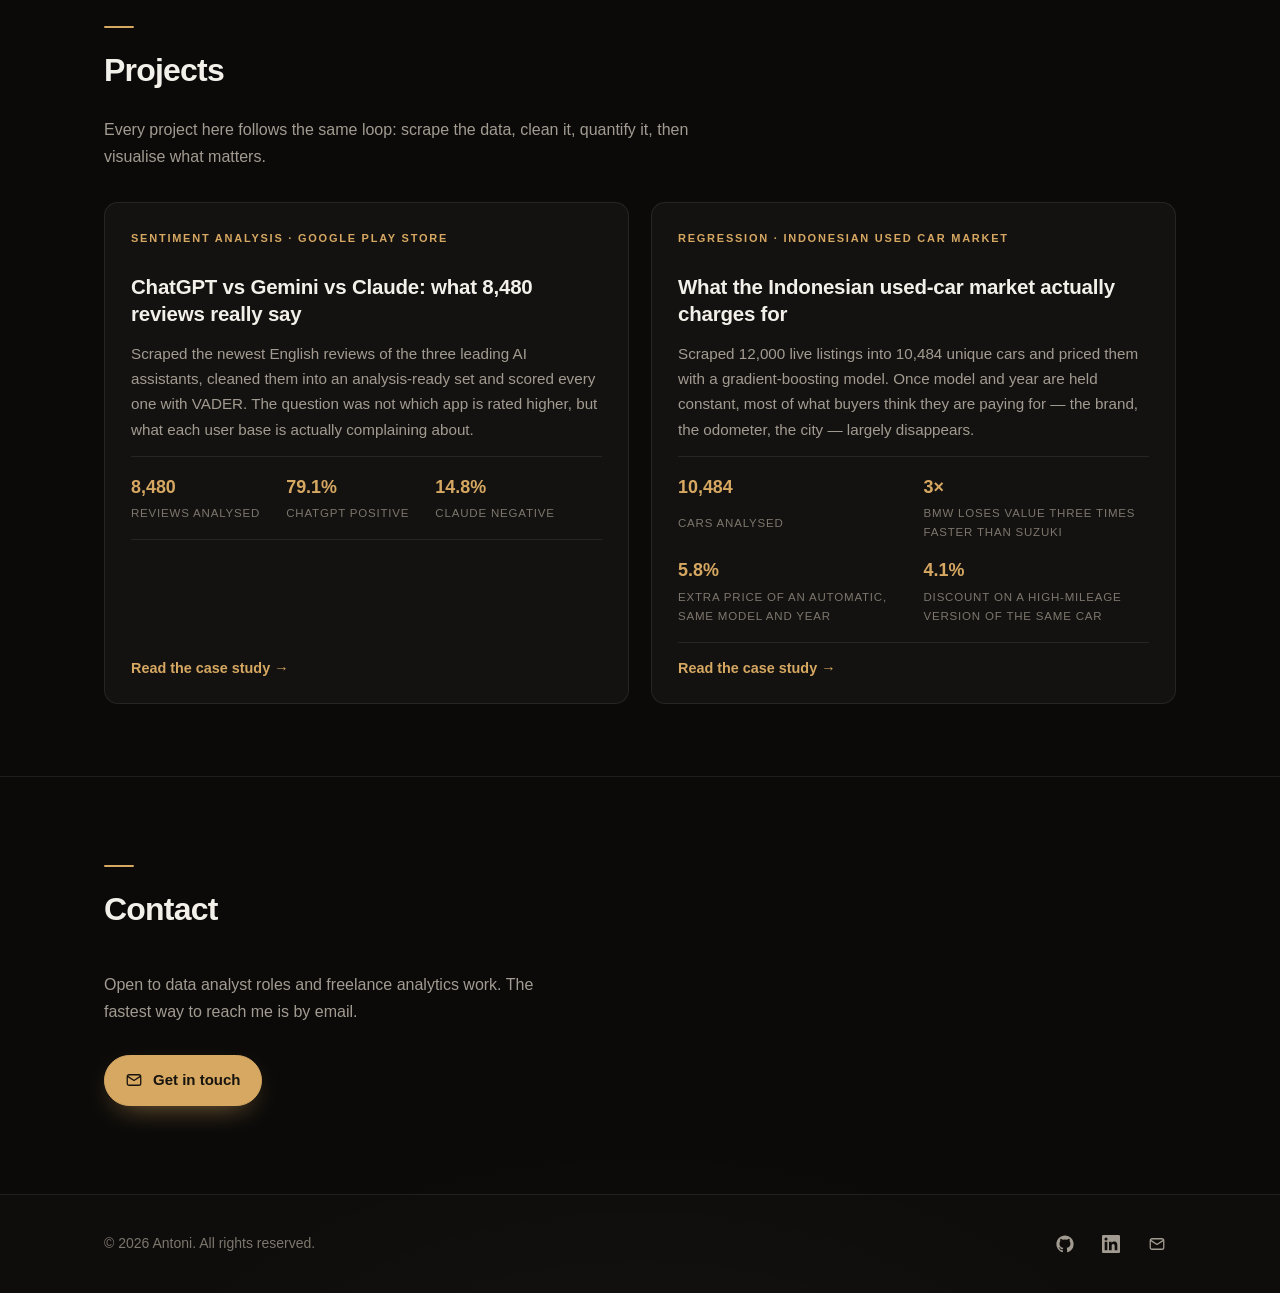
==== commit 9626f7ab: "Widen the title gap and align the landing card with the case study The figure title now sits further" ====
--- a/index.html
+++ b/index.html
@@ -158,20 +158,21 @@
           </article>
 
           <article class="project-card">
-            <p class="case-kicker">Regression &middot; Indonesian used cars</p>
+            <p class="case-kicker">Regression &middot; Indonesian used car market</p>
             <h3 class="project-card-title">
               What the Indonesian used-car market actually charges for
             </h3>
             <p class="project-card-summary">
               Scraped 12,000 live listings into 10,484 unique cars and priced them with a
-              regression model. Once model and year are held constant, most of what buyers
-              think they are paying for &mdash; the badge, the odometer, the city &mdash;
-              largely disappears.
-            </p>
-            <ul class="project-card-stats">
-              <li><strong>10,484</strong><span>cars analysed</span></li>
-              <li><strong>3&times;</strong><span>faster loss at BMW than Suzuki</span></li>
-              <li><strong>4%</strong><span>what high mileage costs</span></li>
+              gradient-boosting model. Once model and year are held constant, most of what
+              buyers think they are paying for &mdash; the brand, the odometer, the city
+              &mdash; largely disappears.
+            </p>
+            <ul class="project-card-stats project-card-stats--four">
+              <li><strong>10,484</strong><span>Cars analysed</span></li>
+              <li><strong>3&times;</strong><span>BMW loses value three times faster than Suzuki</span></li>
+              <li><strong>5.8%</strong><span>Extra price of an automatic, same model and year</span></li>
+              <li><strong>4.1%</strong><span>Discount on a high-mileage version of the same car</span></li>
             </ul>
             <a class="project-card-link" href="projects/02-used-car-market/index.html">
               Read the case study <span aria-hidden="true">&rarr;</span>
--- a/style.css
+++ b/style.css
@@ -1078,3 +1078,11 @@
 .case > .case-figure:last-of-type {
   margin-bottom: 8px;
 }
+
+
+/* A card that carries four findings lays them out two by two. */
+.project-card-stats--four {
+  display: grid;
+  grid-template-columns: repeat(2, minmax(0, 1fr));
+  gap: 14px 20px;
+}
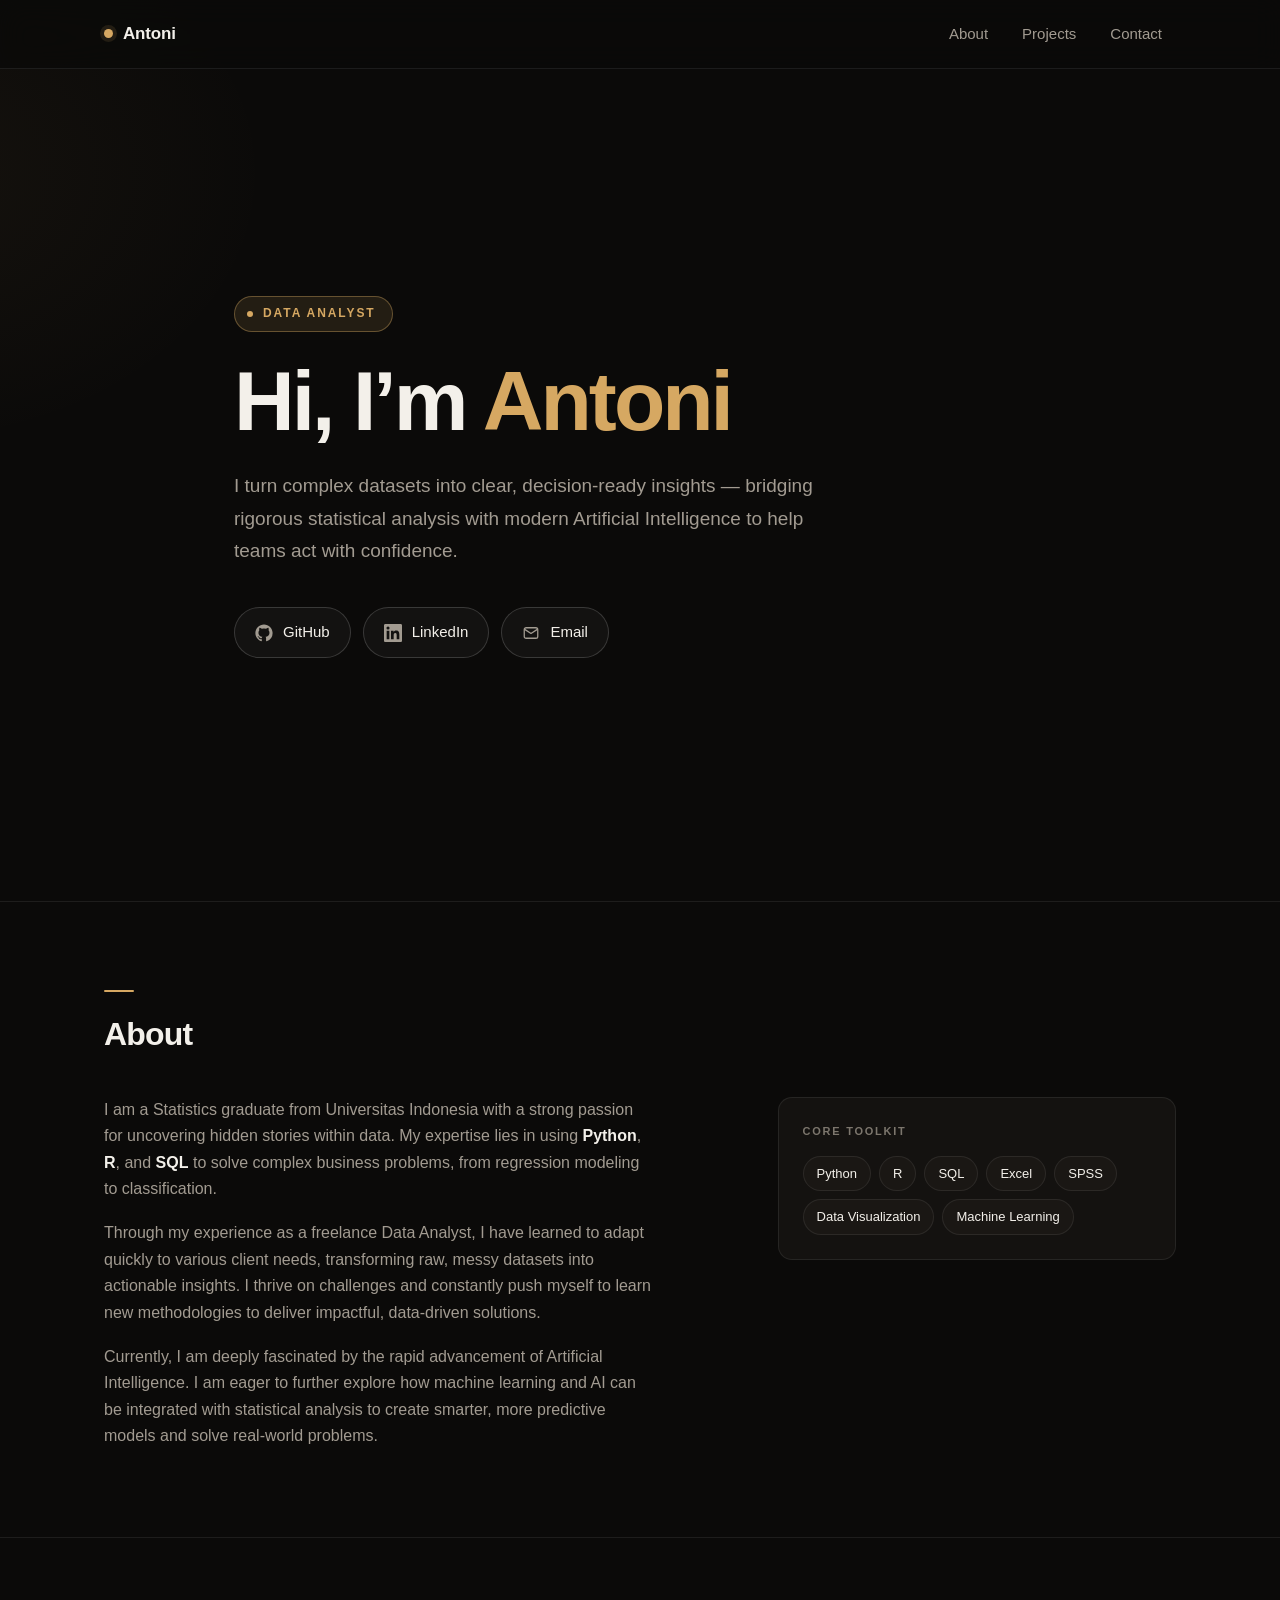
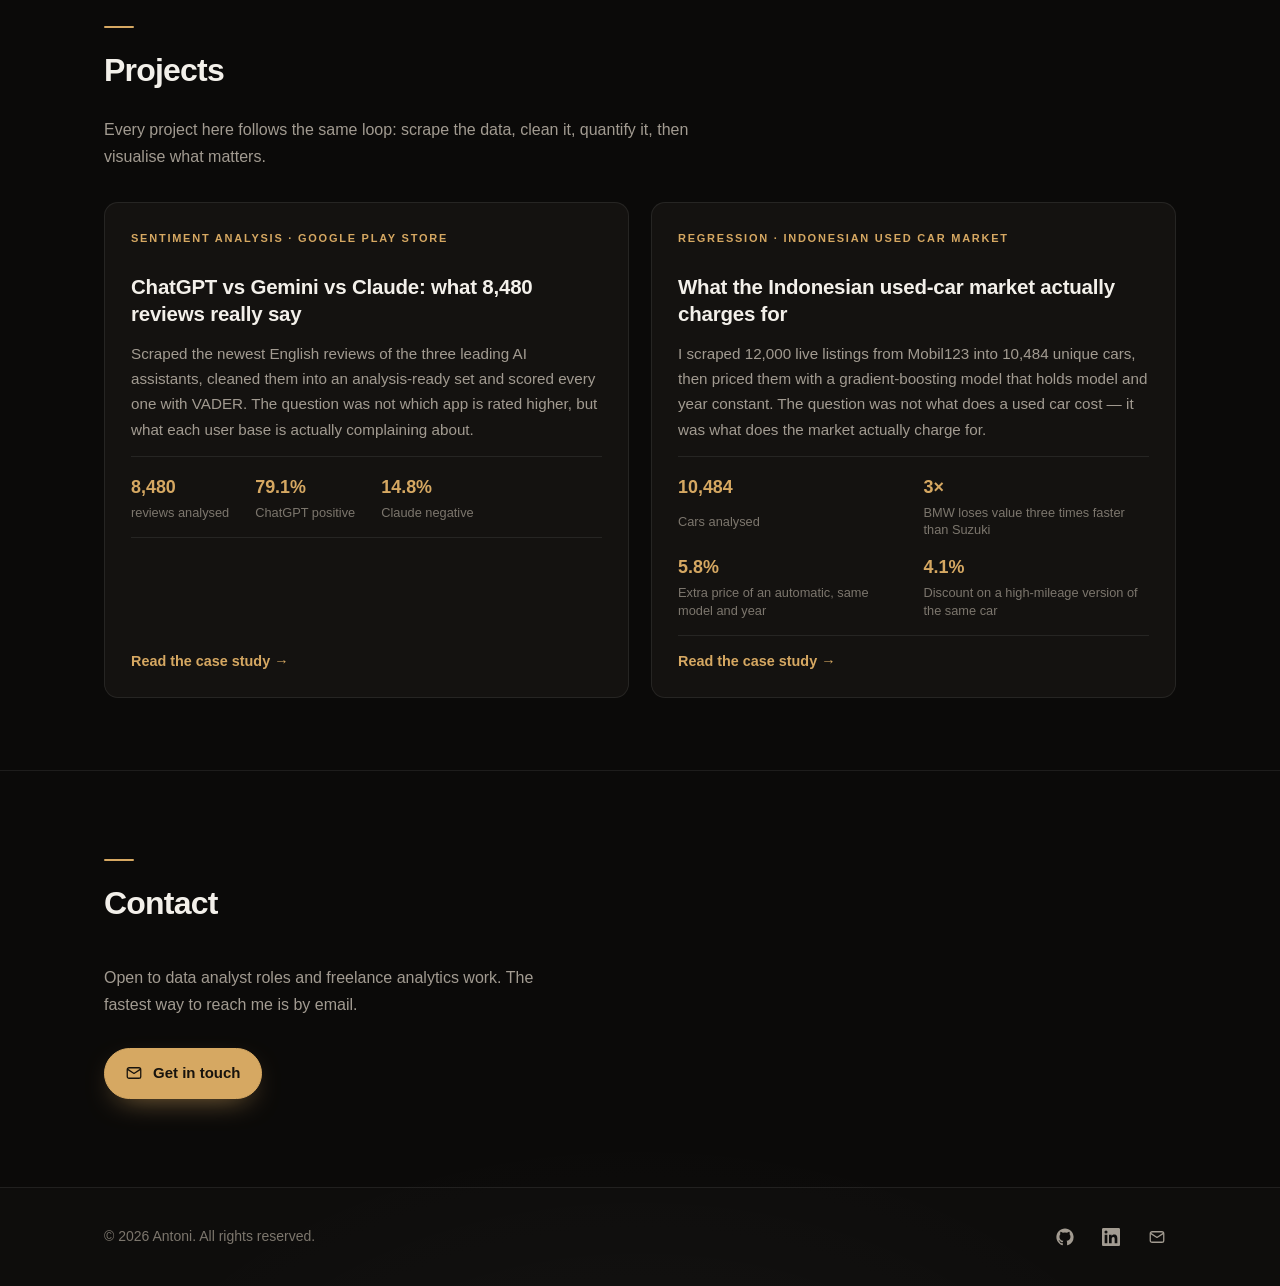
==== commit df81f2f5: "Darken panel labels, shorten three charts, and soften the card labels Panel labels are black again a" ====
--- a/index.html
+++ b/index.html
@@ -163,10 +163,10 @@
               What the Indonesian used-car market actually charges for
             </h3>
             <p class="project-card-summary">
-              Scraped 12,000 live listings into 10,484 unique cars and priced them with a
-              gradient-boosting model. Once model and year are held constant, most of what
-              buyers think they are paying for &mdash; the brand, the odometer, the city
-              &mdash; largely disappears.
+              I scraped 12,000 live listings from Mobil123 into 10,484 unique cars, then
+              priced them with a gradient-boosting model that holds model and year constant.
+              The question was not what does a used car cost &mdash; it was what does the
+              market actually charge for.
             </p>
             <ul class="project-card-stats project-card-stats--four">
               <li><strong>10,484</strong><span>Cars analysed</span></li>
--- a/style.css
+++ b/style.css
@@ -1040,9 +1040,8 @@
 }
 
 .project-card-stats span {
-  font-size: 0.72rem;
-  letter-spacing: 0.07em;
-  text-transform: uppercase;
+  font-size: 0.8rem;
+  line-height: 1.35;
   color: var(--muted-dim);
 }
 
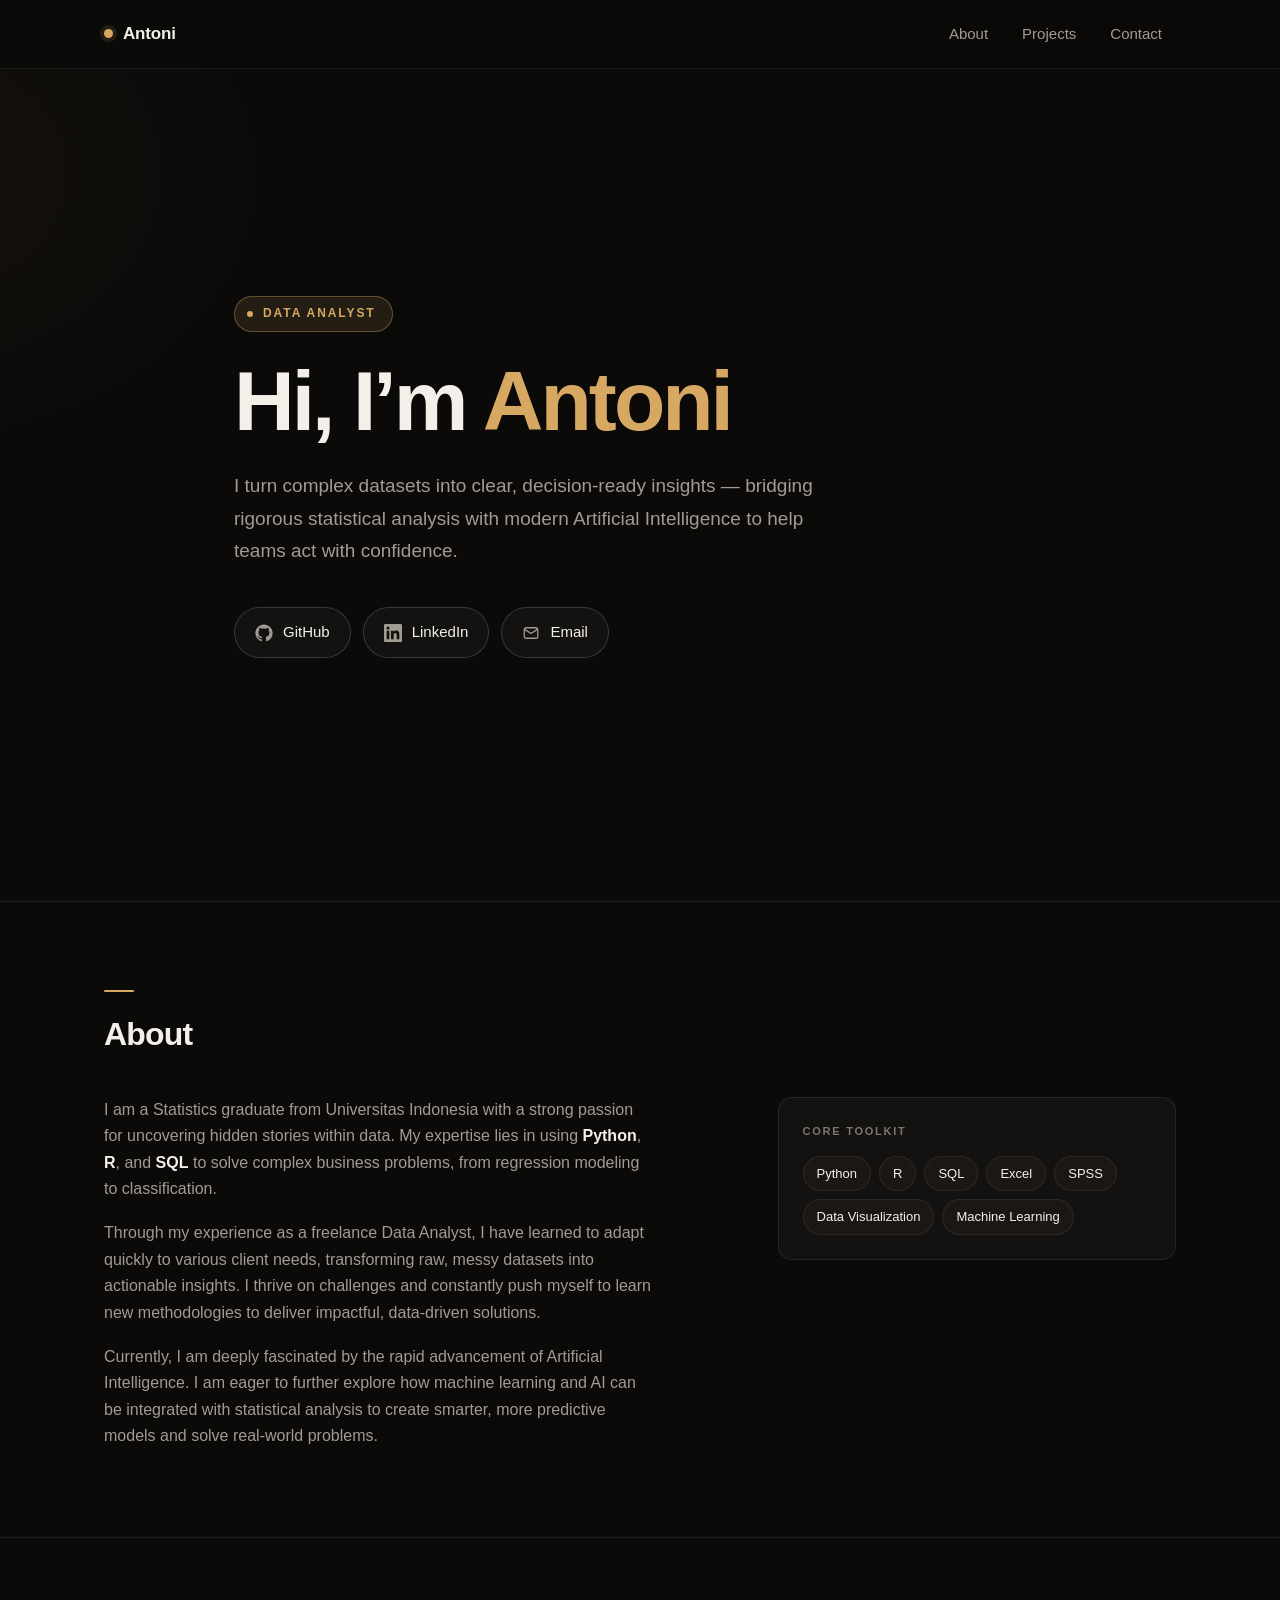
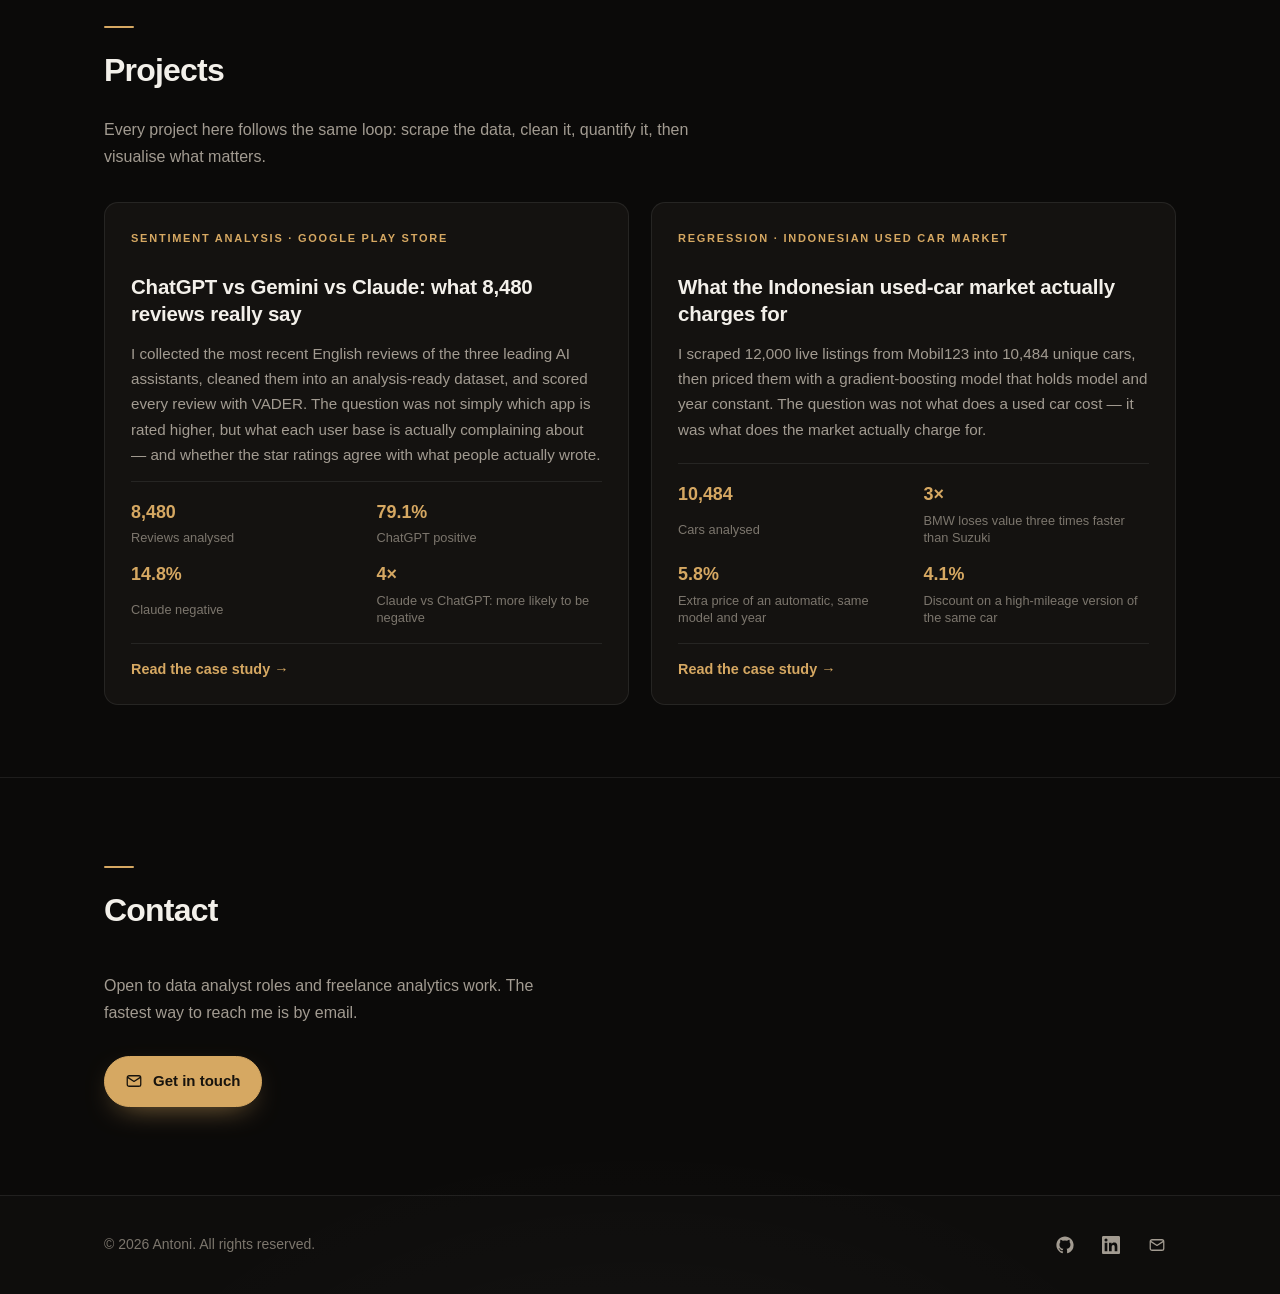
==== commit ca5a1aa2: "Match the first project card to the second - Use the full case-study summary on the card - Show four" ====
--- a/index.html
+++ b/index.html
@@ -142,15 +142,17 @@
               ChatGPT vs Gemini vs Claude: what 8,480 reviews really say
             </h3>
             <p class="project-card-summary">
-              Scraped the newest English reviews of the three leading AI assistants, cleaned
-              them into an analysis-ready set and scored every one with VADER. The question
-              was not which app is rated higher, but what each user base is actually
-              complaining about.
-            </p>
-            <ul class="project-card-stats">
-              <li><strong>8,480</strong><span>reviews analysed</span></li>
+              I collected the most recent English reviews of the three leading AI
+              assistants, cleaned them into an analysis-ready dataset, and scored every
+              review with VADER. The question was not simply which app is rated higher, but
+              what each user base is actually complaining about &mdash; and whether the star
+              ratings agree with what people actually wrote.
+            </p>
+            <ul class="project-card-stats project-card-stats--four">
+              <li><strong>8,480</strong><span>Reviews analysed</span></li>
               <li><strong>79.1%</strong><span>ChatGPT positive</span></li>
               <li><strong>14.8%</strong><span>Claude negative</span></li>
+              <li><strong>4&times;</strong><span>Claude vs ChatGPT: more likely to be negative</span></li>
             </ul>
             <a class="project-card-link" href="projects/01-ai-app-reviews/index.html">
               Read the case study <span aria-hidden="true">&rarr;</span>
--- a/style.css
+++ b/style.css
@@ -760,23 +760,25 @@
 .case-method p + p { margin-top: 10px; }
 
 .case-method-stats {
-  display: flex;
-  gap: 28px;
+  display: grid;
+  gap: 14px;
+  align-content: center;
 }
 
 .case-method-stats li {
   display: flex;
-  flex-direction: column;
-  gap: 2px;
-  font-size: 0.75rem;
+  align-items: baseline;
+  gap: 10px;
+  font-size: 0.9rem;
   color: var(--muted-dim);
 }
 
 .case-method-stats strong {
-  font-size: 1.125rem;
-  font-weight: 600;
-  line-height: 1.3;
-  color: var(--text);
+  font-size: 1.5rem;
+  font-weight: 600;
+  line-height: 1.2;
+  color: var(--text);
+  font-variant-numeric: tabular-nums;
 }
 
 /* --- Per-app word clouds --- */
@@ -1018,6 +1020,8 @@
 .project-card-summary {
   color: var(--muted);
   font-size: 0.95rem;
+  /* Keep the stat blocks on the same line across cards of different text length. */
+  flex: 1;
 }
 
 .project-card-stats {
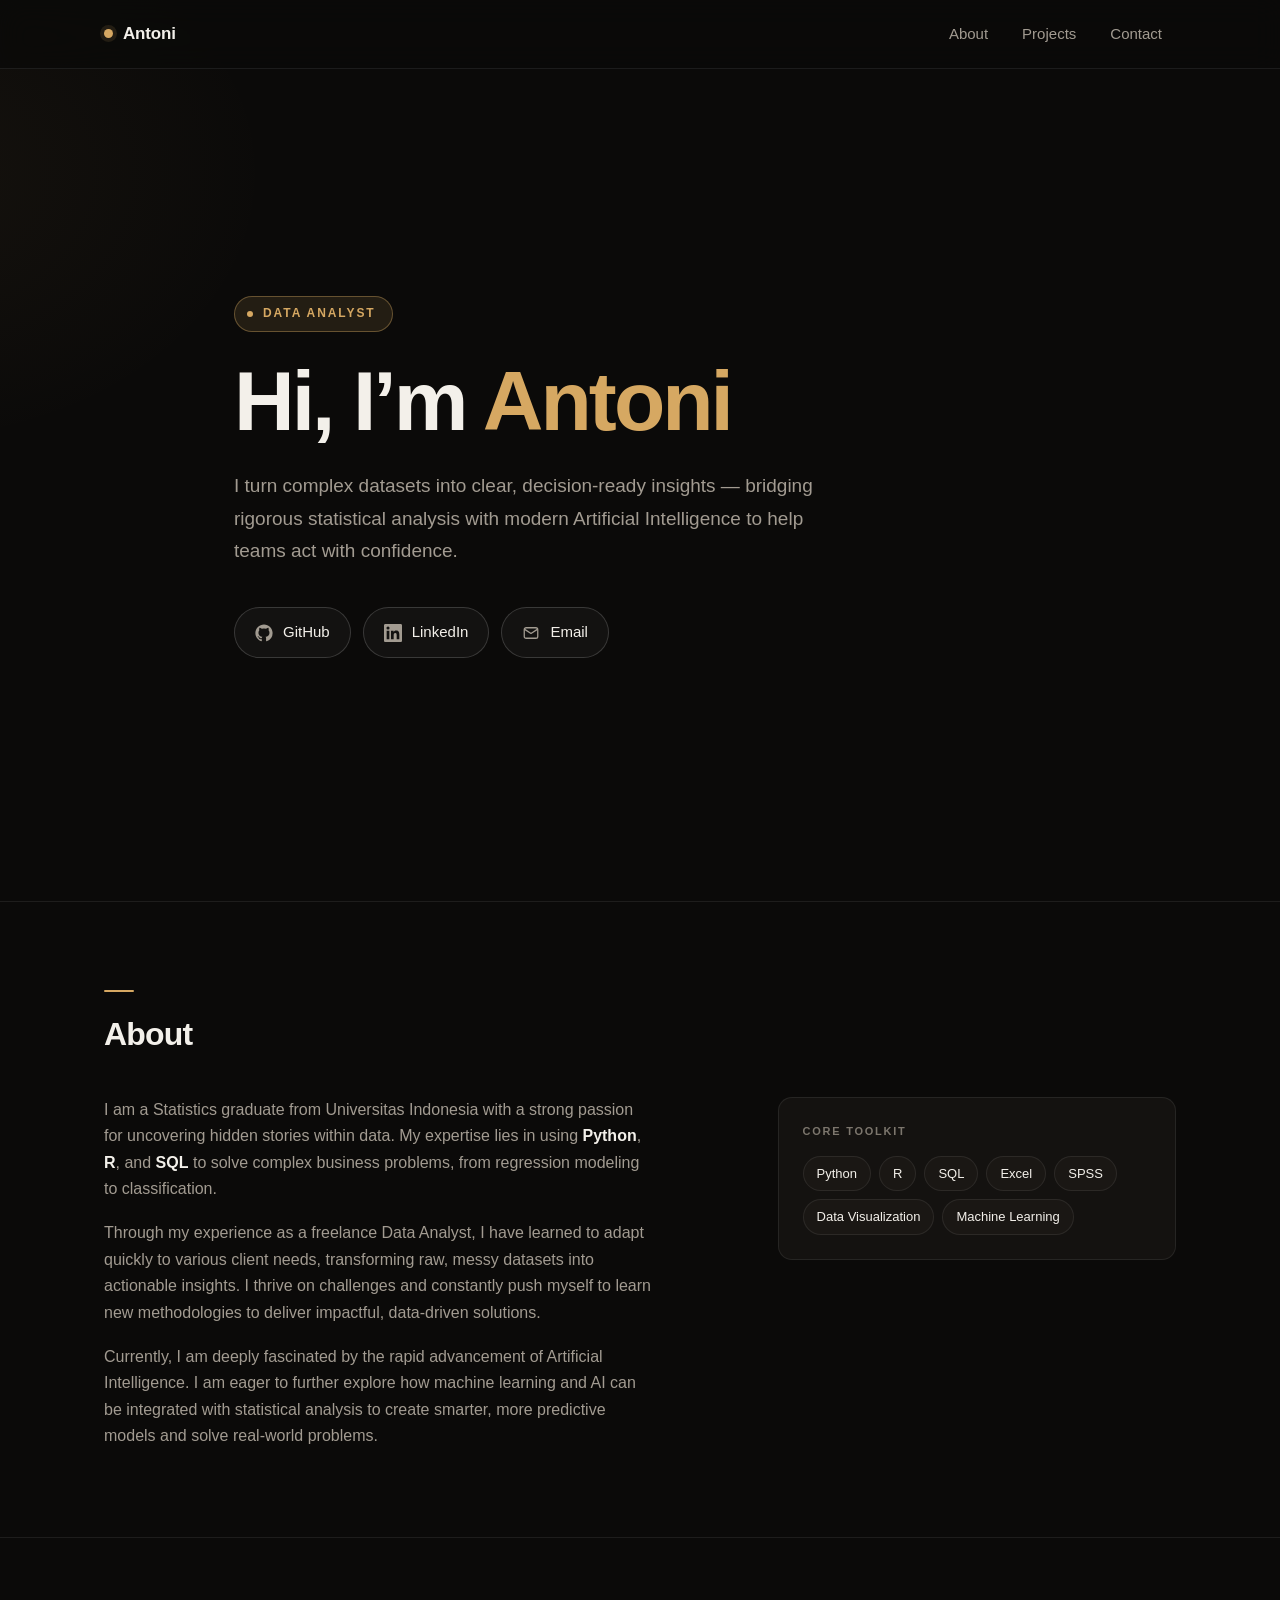
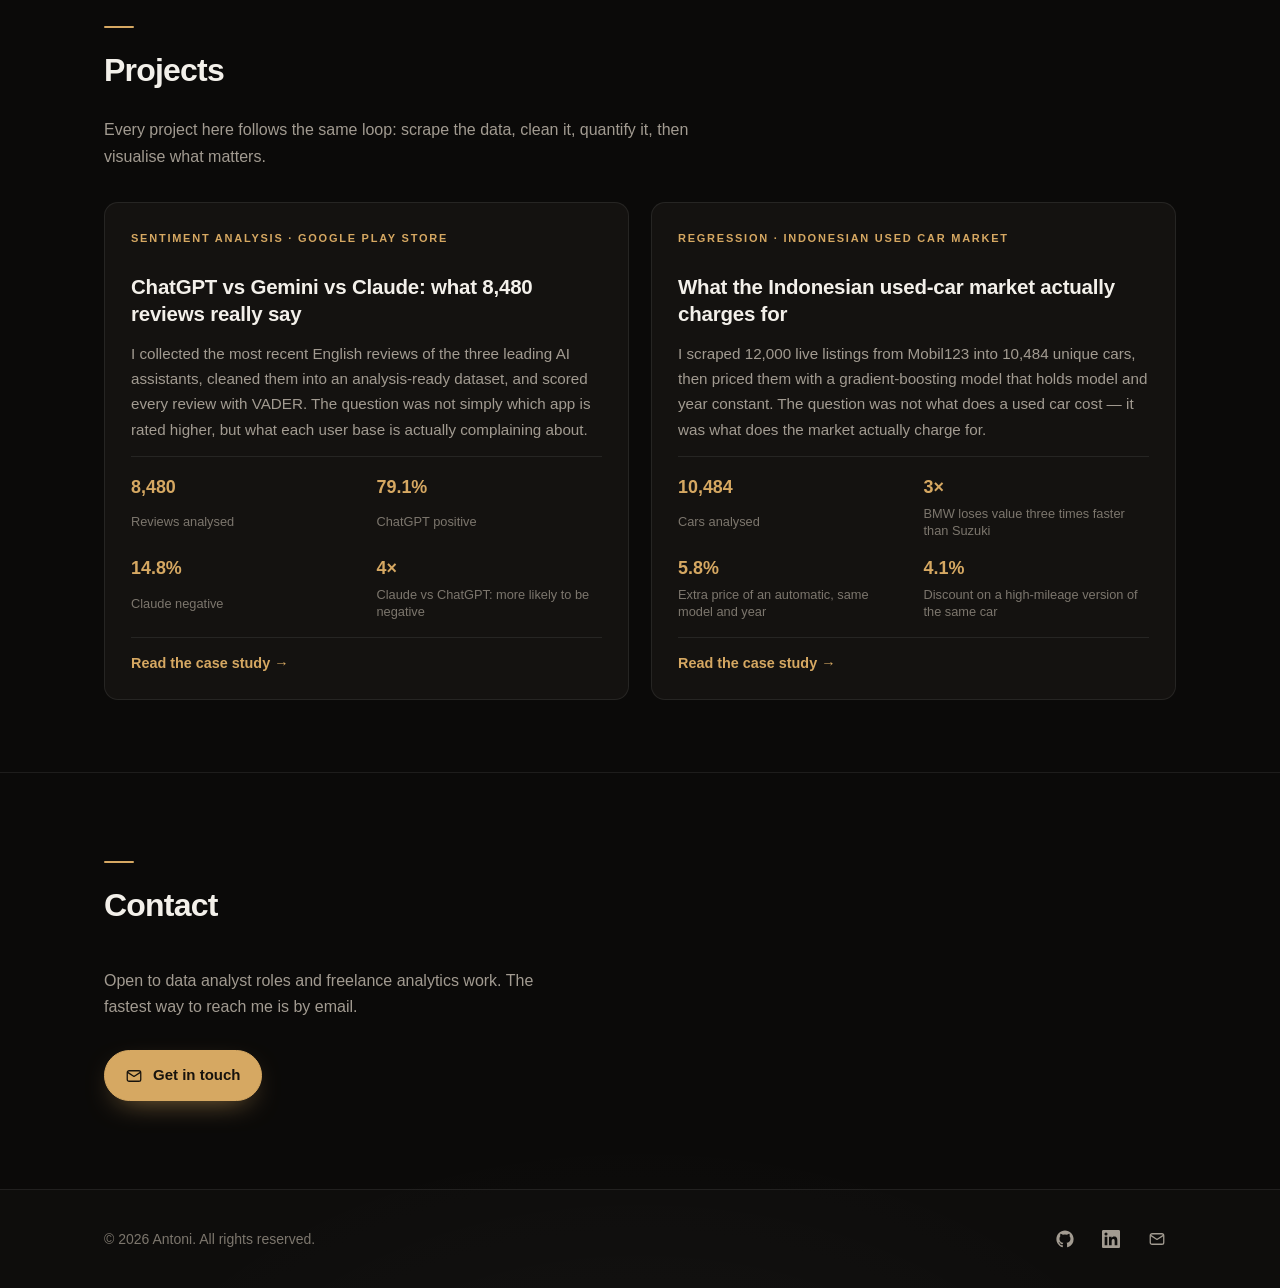
==== commit 27139b0e: "Even out the two project cards - Anchor the figures and the link to the card bottom - Give both stat" ====
--- a/index.html
+++ b/index.html
@@ -145,8 +145,7 @@
               I collected the most recent English reviews of the three leading AI
               assistants, cleaned them into an analysis-ready dataset, and scored every
               review with VADER. The question was not simply which app is rated higher, but
-              what each user base is actually complaining about &mdash; and whether the star
-              ratings agree with what people actually wrote.
+              what each user base is actually complaining about.
             </p>
             <ul class="project-card-stats project-card-stats--four">
               <li><strong>8,480</strong><span>Reviews analysed</span></li>
--- a/style.css
+++ b/style.css
@@ -1020,15 +1020,15 @@
 .project-card-summary {
   color: var(--muted);
   font-size: 0.95rem;
-  /* Keep the stat blocks on the same line across cards of different text length. */
-  flex: 1;
 }
 
 .project-card-stats {
   display: flex;
   flex-wrap: wrap;
   gap: 10px 26px;
-  margin: 0;
+  /* Anchor the figures and the link to the bottom so both cards line up,
+     whatever the length of the summary above them. */
+  margin: auto 0 0;
   padding: 16px 0;
   list-style: none;
   border-top: 1px solid var(--line);
@@ -1050,7 +1050,6 @@
 }
 
 .project-card-link {
-  margin-top: auto;
   align-self: flex-start;
   font-size: 0.9rem;
   font-weight: 600;
@@ -1088,4 +1087,7 @@
   display: grid;
   grid-template-columns: repeat(2, minmax(0, 1fr));
   gap: 14px 20px;
-}
+  /* Equal row heights keep the figures level with the neighbouring card,
+     even when one label needs an extra line. */
+  grid-auto-rows: minmax(4.2rem, auto);
+}
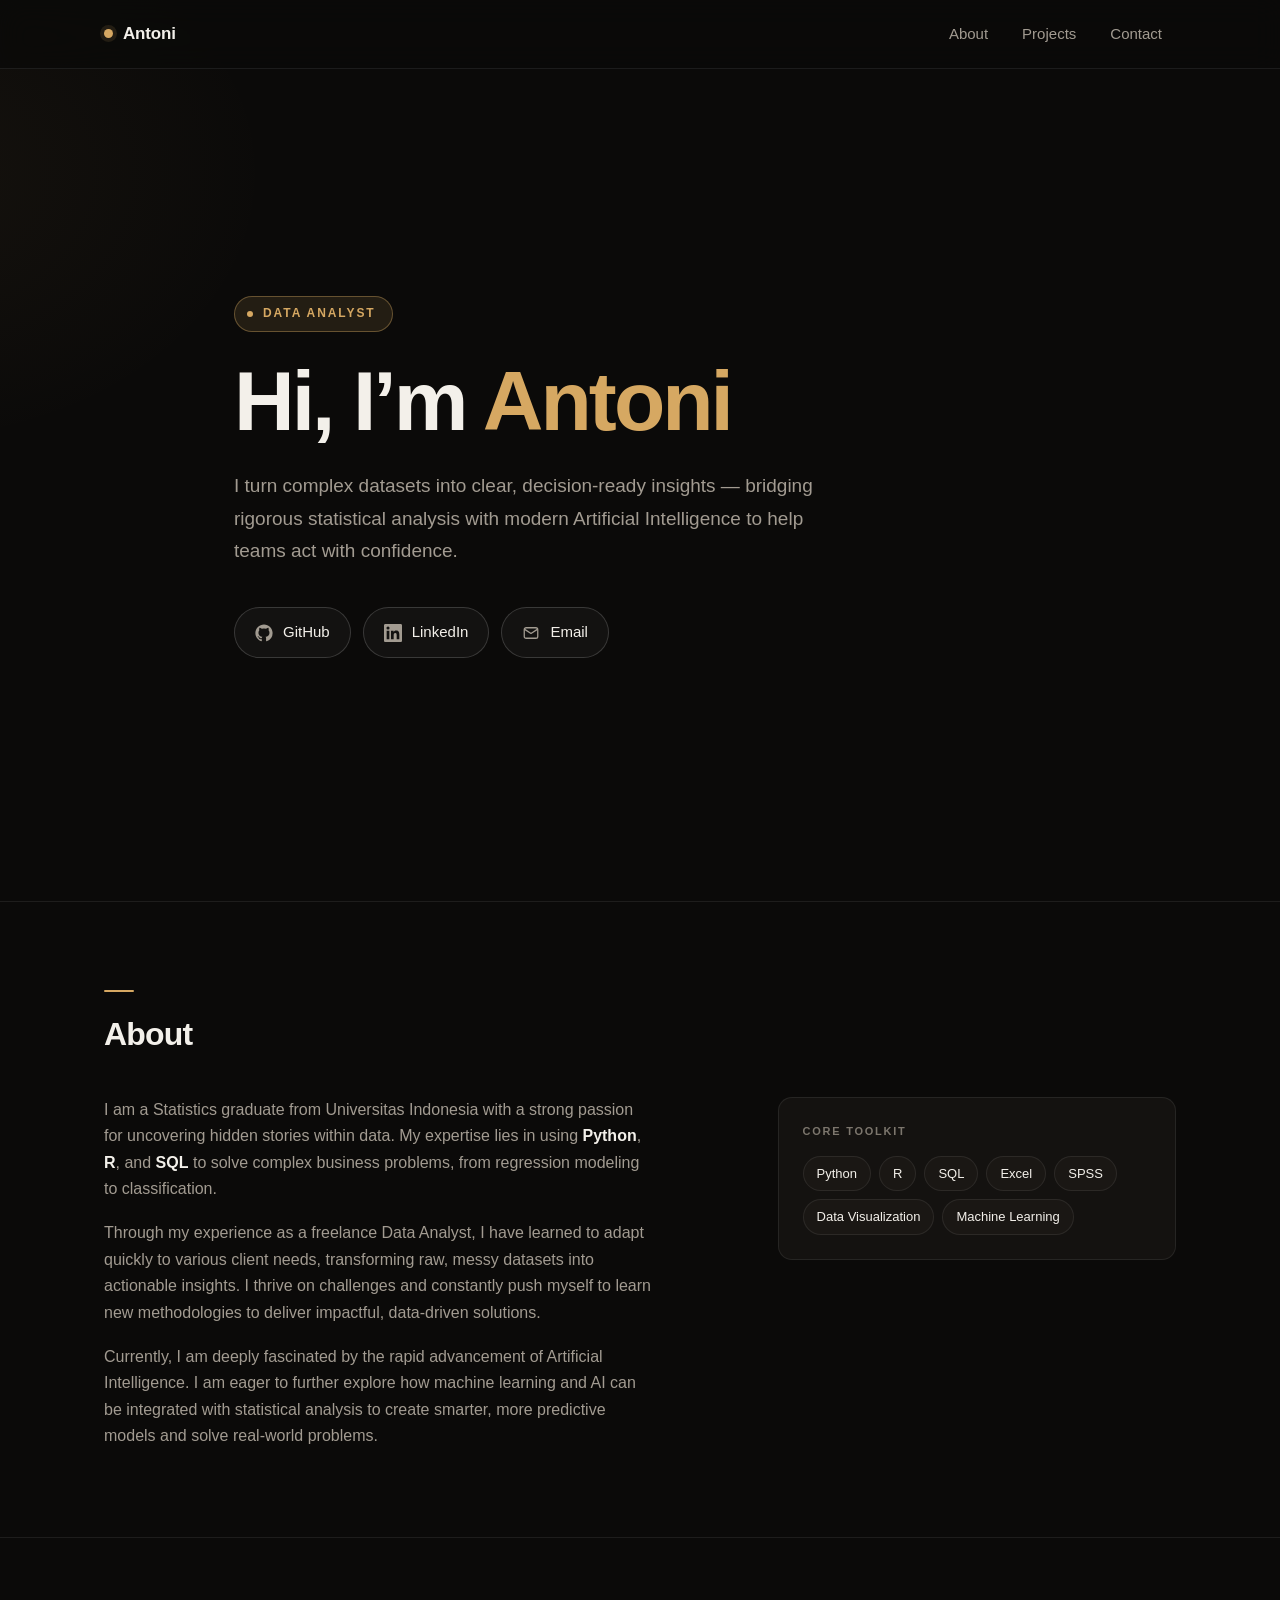
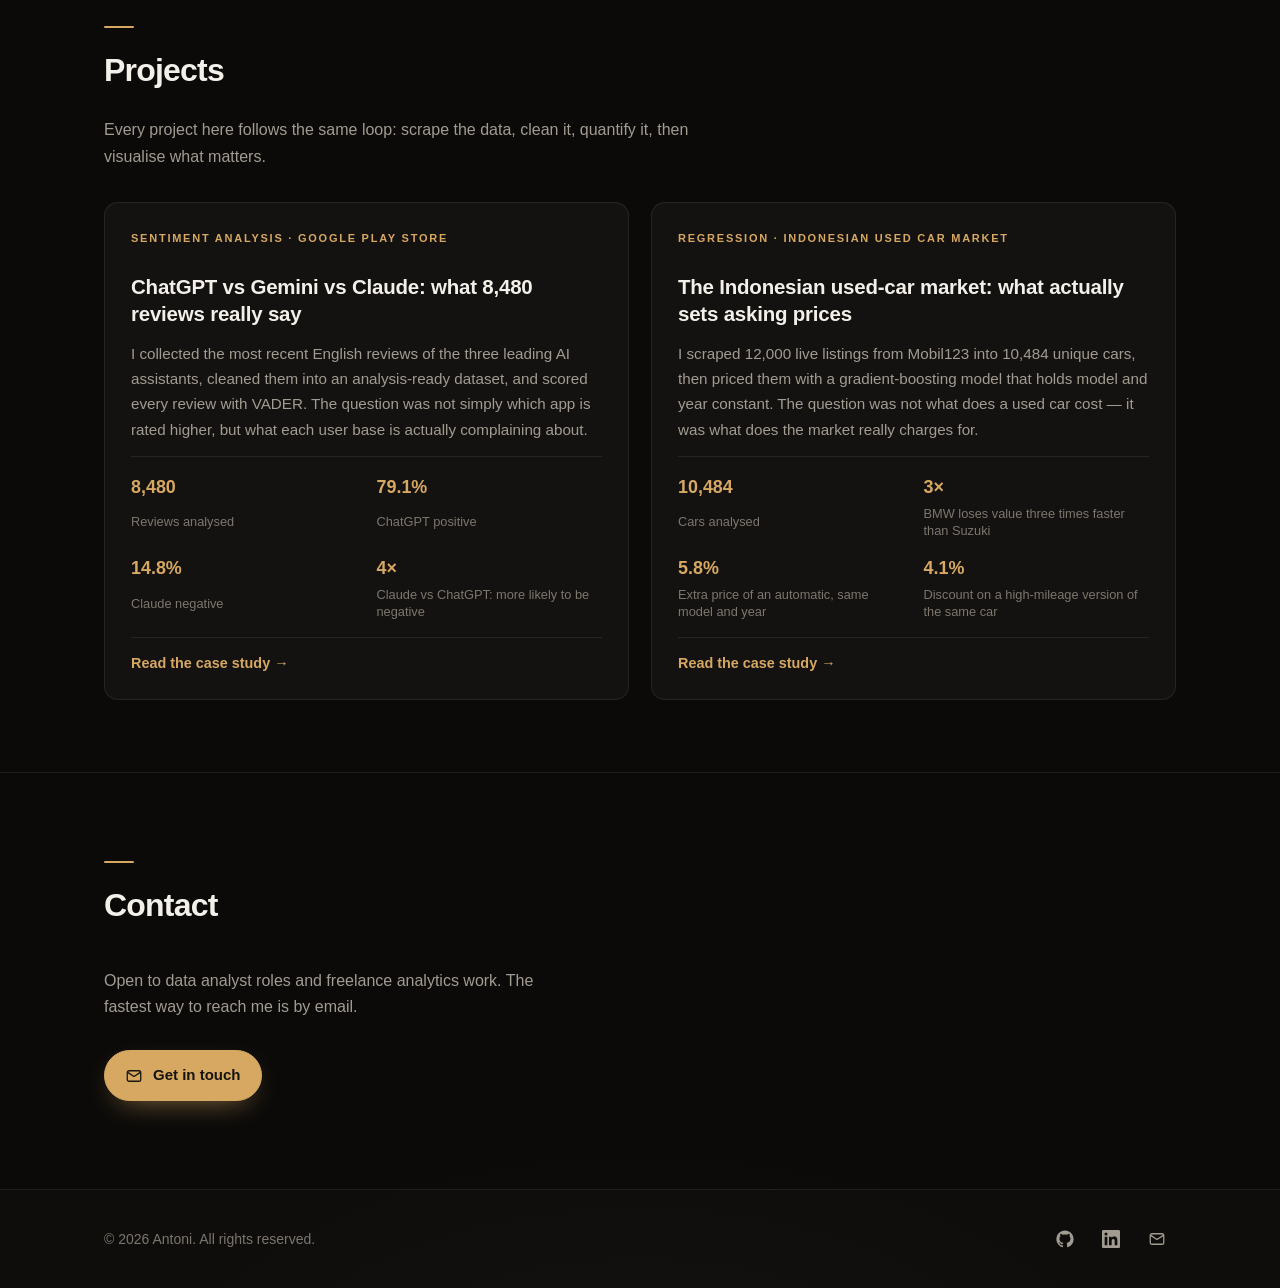
==== commit 6fbdcdb8: "Retitle the second project around what sets an asking price The old title ended on a preposition wit" ====
--- a/index.html
+++ b/index.html
@@ -161,13 +161,13 @@
           <article class="project-card">
             <p class="case-kicker">Regression &middot; Indonesian used car market</p>
             <h3 class="project-card-title">
-              What the Indonesian used-car market actually charges for
+              The Indonesian used-car market: what actually sets asking prices
             </h3>
             <p class="project-card-summary">
               I scraped 12,000 live listings from Mobil123 into 10,484 unique cars, then
               priced them with a gradient-boosting model that holds model and year constant.
               The question was not what does a used car cost &mdash; it was what does the
-              market actually charge for.
+              market really charges for.
             </p>
             <ul class="project-card-stats project-card-stats--four">
               <li><strong>10,484</strong><span>Cars analysed</span></li>
